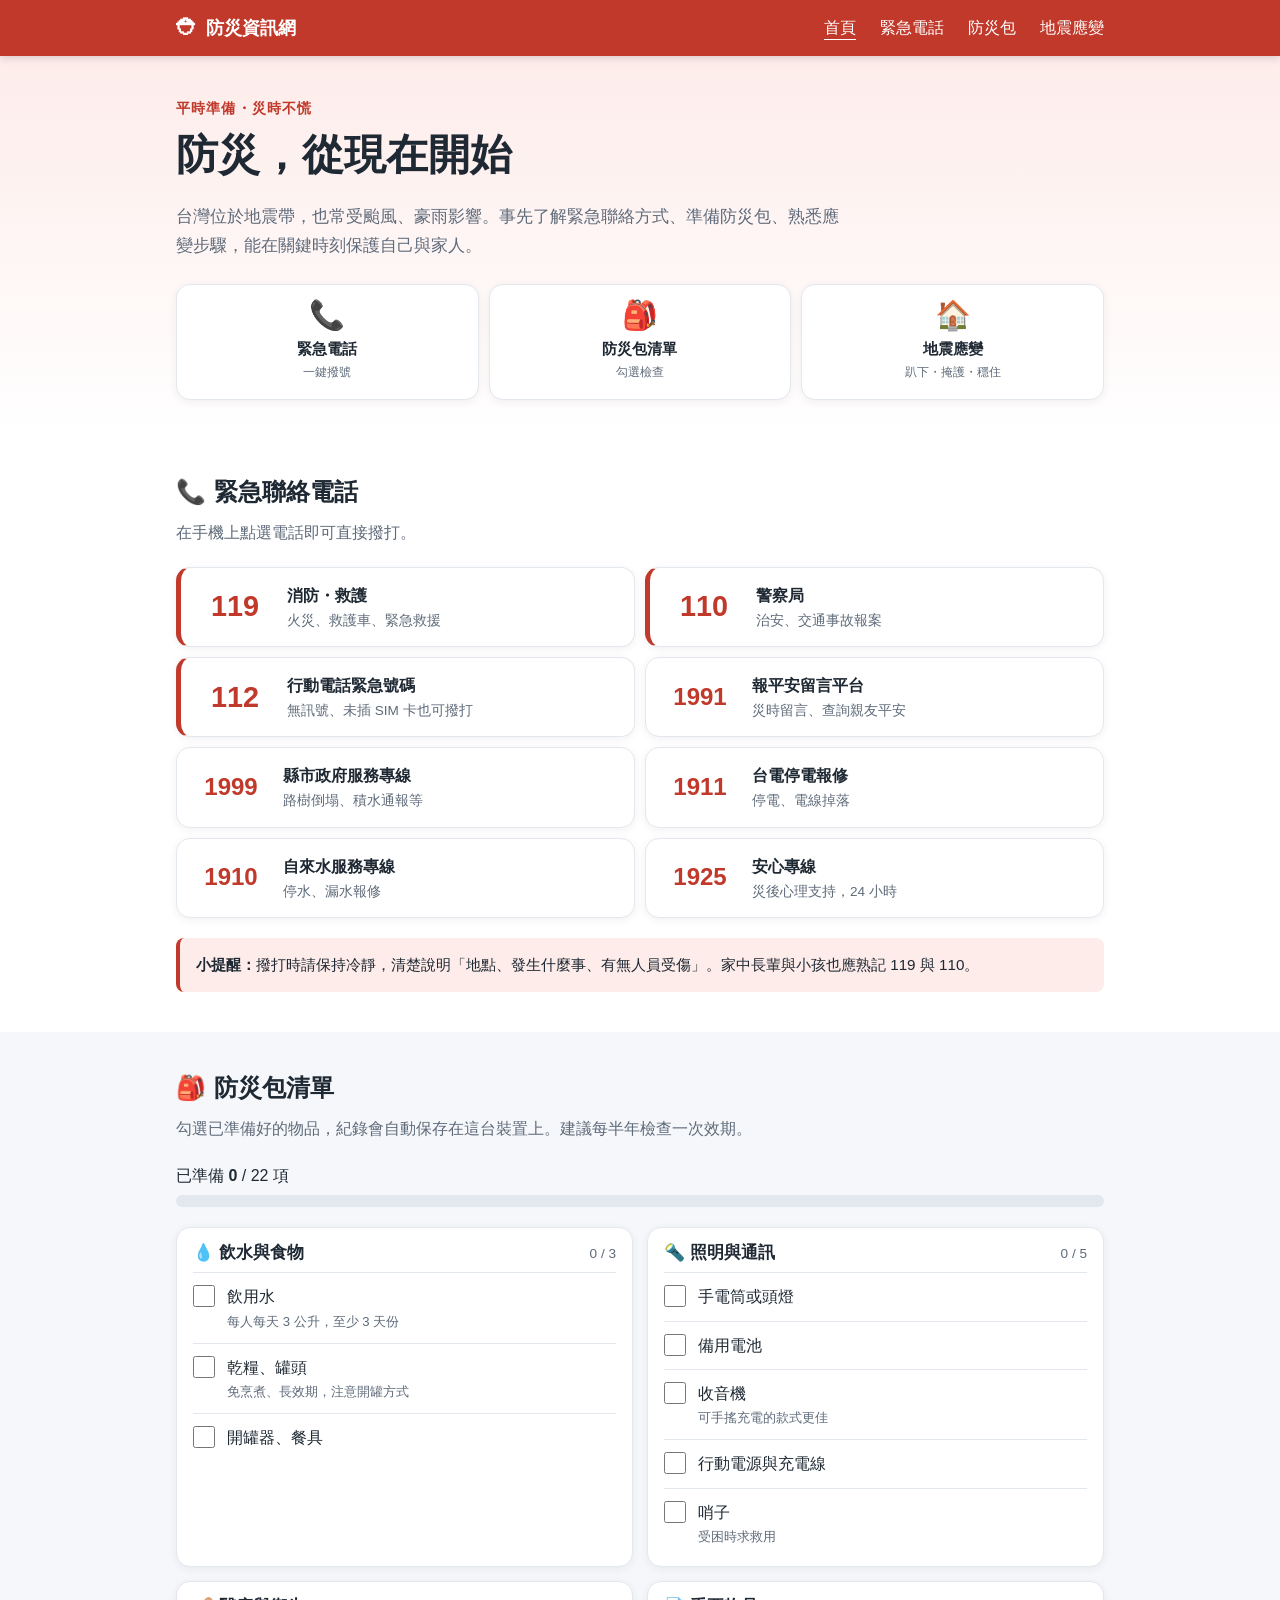
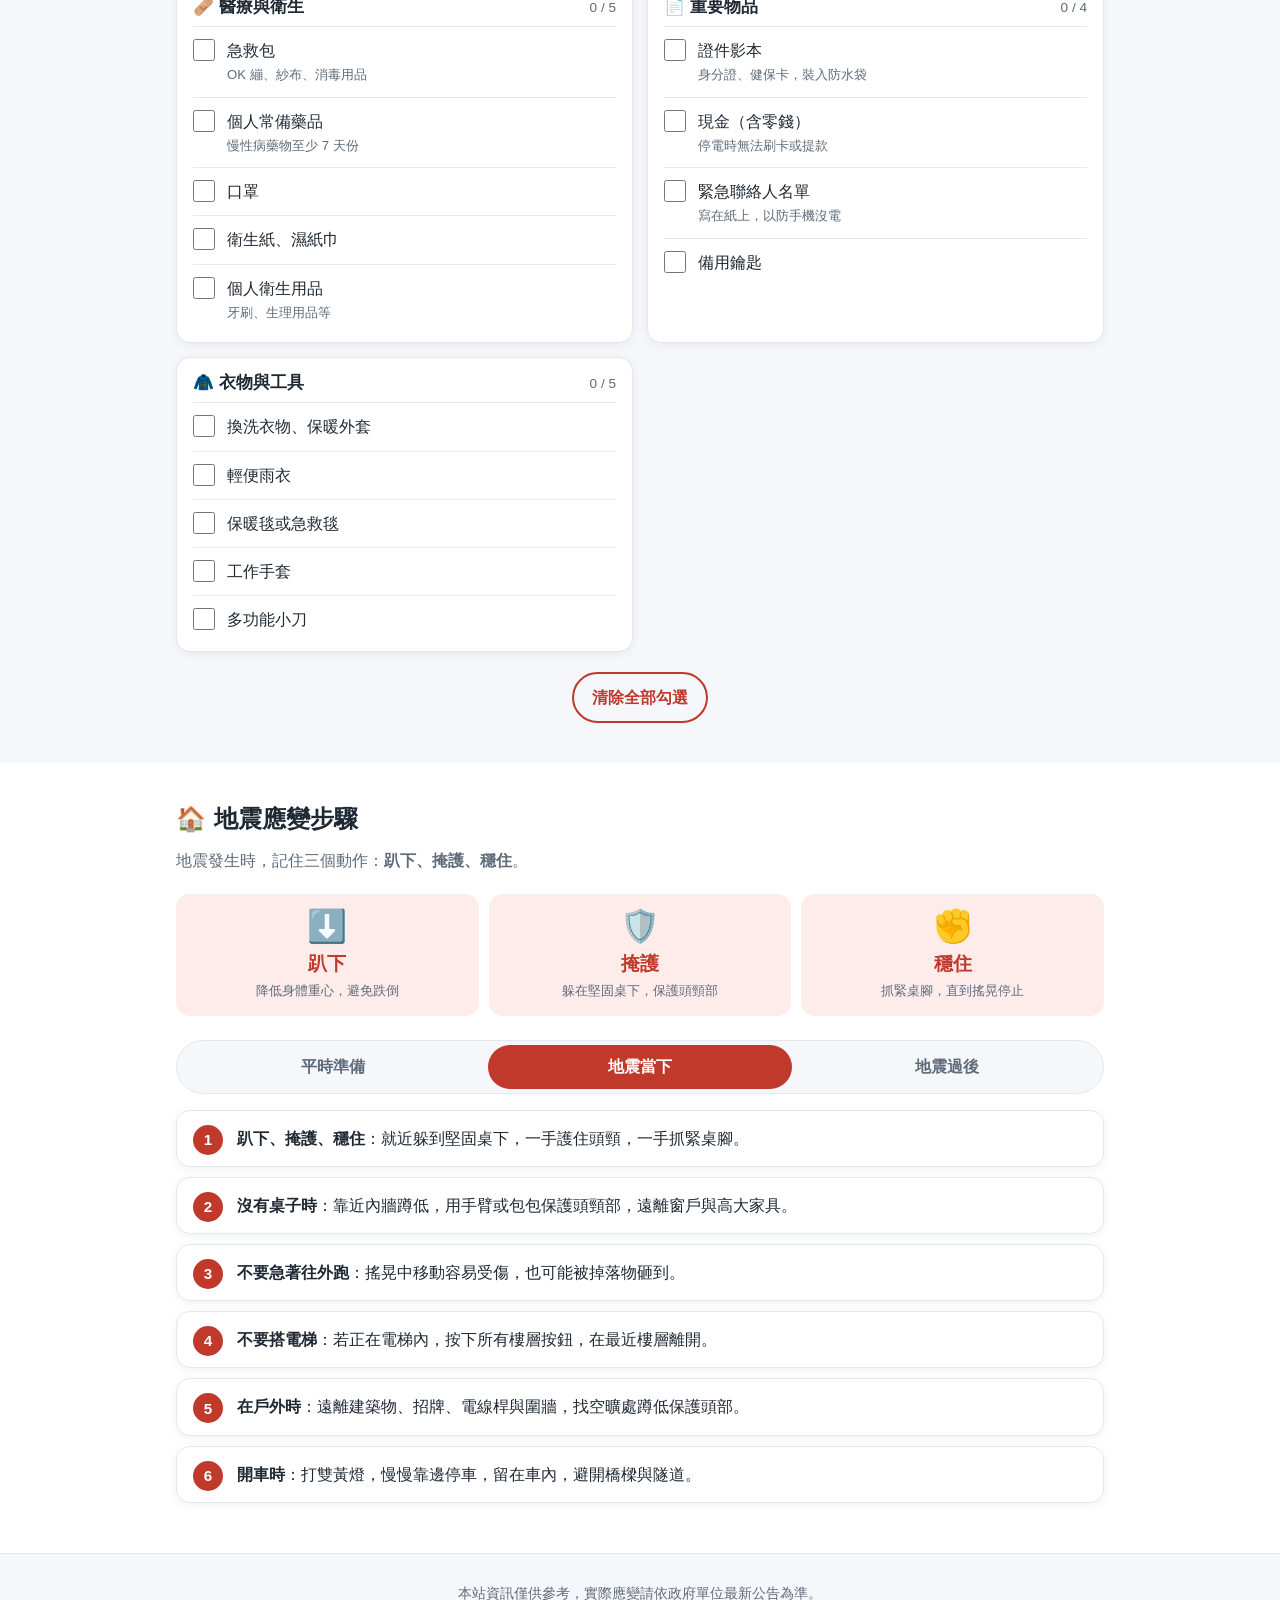
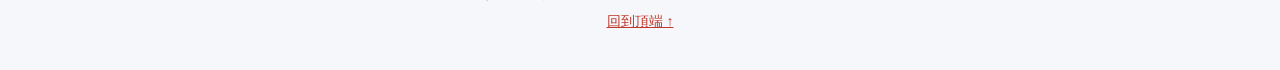
==== index.html @ 3f22ca2e "新增防災資訊網站 包含首頁簡介、緊急聯絡電話、可勾選的防災包清單與地震應變步驟， 以手機瀏覽為優先設計，支援深色模式。  Co-Authored-By: Claude Opus 5.5 <norepl" ====
<!DOCTYPE html>
<html lang="zh-Hant-TW">
<head>
  <meta charset="UTF-8">
  <meta name="viewport" content="width=device-width, initial-scale=1">
  <meta name="description" content="防災資訊網：緊急聯絡電話、防災包清單、地震應變步驟，平時準備，災時不慌。">
  <meta name="theme-color" content="#c0392b">
  <title>防災資訊網</title>
  <link rel="stylesheet" href="css/style.css">
</head>
<body>
  <a class="skip-link" href="#main">跳到主要內容</a>

  <header class="site-header">
    <div class="container header-inner">
      <a href="#home" class="logo" aria-label="防災資訊網 首頁">
        <span class="logo-mark" aria-hidden="true">⛑</span>
        <span>防災資訊網</span>
      </a>
      <button class="nav-toggle" aria-expanded="false" aria-controls="site-nav" aria-label="開啟選單">
        <span></span><span></span><span></span>
      </button>
      <nav id="site-nav" class="site-nav" aria-label="主選單">
        <ul>
          <li><a href="#home">首頁</a></li>
          <li><a href="#contacts">緊急電話</a></li>
          <li><a href="#kit">防災包</a></li>
          <li><a href="#earthquake">地震應變</a></li>
        </ul>
      </nav>
    </div>
  </header>

  <main id="main">
    <!-- 首頁簡介 -->
    <section id="home" class="hero">
      <div class="container">
        <p class="eyebrow">平時準備・災時不慌</p>
        <h1>防災，從現在開始</h1>
        <p class="lead">
          台灣位於地震帶，也常受颱風、豪雨影響。事先了解緊急聯絡方式、準備防災包、熟悉應變步驟，能在關鍵時刻保護自己與家人。</p>
        <div class="quick-links">
          <a class="quick-card" href="#contacts">
            <span class="quick-icon" aria-hidden="true">📞</span>
            <span class="quick-title">緊急電話</span>
            <span class="quick-desc">一鍵撥號</span>
          </a>
          <a class="quick-card" href="#kit">
            <span class="quick-icon" aria-hidden="true">🎒</span>
            <span class="quick-title">防災包清單</span>
            <span class="quick-desc">勾選檢查</span>
          </a>
          <a class="quick-card" href="#earthquake">
            <span class="quick-icon" aria-hidden="true">🏠</span>
            <span class="quick-title">地震應變</span>
            <span class="quick-desc">趴下・掩護・穩住</span>
          </a>
        </div>
      </div>
    </section>

    <!-- 緊急聯絡電話 -->
    <section id="contacts" class="section">
      <div class="container">
        <h2 class="section-title"><span aria-hidden="true">📞</span> 緊急聯絡電話</h2>
        <p class="section-desc">在手機上點選電話即可直接撥打。</p>

        <ul class="contact-grid">
          <li>
            <a class="contact-card urgent" href="tel:119">
              <span class="contact-num">119</span>
              <span class="contact-info">
                <strong>消防・救護</strong>
                <small>火災、救護車、緊急救援</small>
              </span>
            </a>
          </li>
          <li>
            <a class="contact-card urgent" href="tel:110">
              <span class="contact-num">110</span>
              <span class="contact-info">
                <strong>警察局</strong>
                <small>治安、交通事故報案</small>
              </span>
            </a>
          </li>
          <li>
            <a class="contact-card urgent" href="tel:112">
              <span class="contact-num">112</span>
              <span class="contact-info">
                <strong>行動電話緊急號碼</strong>
                <small>無訊號、未插 SIM 卡也可撥打</small>
              </span>
            </a>
          </li>
          <li>
            <a class="contact-card" href="tel:1991">
              <span class="contact-num">1991</span>
              <span class="contact-info">
                <strong>報平安留言平台</strong>
                <small>災時留言、查詢親友平安</small>
              </span>
            </a>
          </li>
          <li>
            <a class="contact-card" href="tel:1999">
              <span class="contact-num">1999</span>
              <span class="contact-info">
                <strong>縣市政府服務專線</strong>
                <small>路樹倒塌、積水通報等</small>
              </span>
            </a>
          </li>
          <li>
            <a class="contact-card" href="tel:1911">
              <span class="contact-num">1911</span>
              <span class="contact-info">
                <strong>台電停電報修</strong>
                <small>停電、電線掉落</small>
              </span>
            </a>
          </li>
          <li>
            <a class="contact-card" href="tel:1910">
              <span class="contact-num">1910</span>
              <span class="contact-info">
                <strong>自來水服務專線</strong>
                <small>停水、漏水報修</small>
              </span>
            </a>
          </li>
          <li>
            <a class="contact-card" href="tel:1925">
              <span class="contact-num">1925</span>
              <span class="contact-info">
                <strong>安心專線</strong>
                <small>災後心理支持，24 小時</small>
              </span>
            </a>
          </li>
        </ul>

        <div class="tip">
          <strong>小提醒：</strong>撥打時請保持冷靜，清楚說明「地點、發生什麼事、有無人員受傷」。家中長輩與小孩也應熟記 119 與 110。</div>
      </div>
    </section>

    <!-- 防災包清單 -->
    <section id="kit" class="section section-alt">
      <div class="container">
        <h2 class="section-title"><span aria-hidden="true">🎒</span> 防災包清單</h2>
        <p class="section-desc">勾選已準備好的物品，紀錄會自動保存在這台裝置上。建議每半年檢查一次效期。</p>

        <div class="progress-wrap" aria-live="polite">
          <div class="progress-text">
            已準備 <strong id="kit-count">0</strong> / <span id="kit-total">0</span> 項</div>
          <div class="progress-bar" role="progressbar" aria-valuemin="0" aria-valuemax="100" aria-valuenow="0" aria-label="防災包準備進度">
            <div class="progress-fill" id="kit-progress"></div>
          </div>
        </div>

        <div id="kit-list" class="kit-list">
          <!-- 由 js/main.js 依資料產生 -->
        </div>

        <div class="kit-actions">
          <button type="button" class="btn btn-outline" id="kit-reset">清除全部勾選</button>
        </div>
      </div>
    </section>

    <!-- 地震應變步驟 -->
    <section id="earthquake" class="section">
      <div class="container">
        <h2 class="section-title"><span aria-hidden="true">🏠</span> 地震應變步驟</h2>
        <p class="section-desc">地震發生時，記住三個動作：<strong>趴下、掩護、穩住</strong>。</p>

        <div class="dch">
          <div class="dch-item">
            <span class="dch-icon" aria-hidden="true">⬇️</span>
            <strong>趴下</strong>
            <small>降低身體重心，避免跌倒</small>
          </div>
          <div class="dch-item">
            <span class="dch-icon" aria-hidden="true">🛡️</span>
            <strong>掩護</strong>
            <small>躲在堅固桌下，保護頭頸部</small>
          </div>
          <div class="dch-item">
            <span class="dch-icon" aria-hidden="true">✊</span>
            <strong>穩住</strong>
            <small>抓緊桌腳，直到搖晃停止</small>
          </div>
        </div>

        <div class="tabs" role="tablist" aria-label="地震應變階段">
          <button role="tab" id="tab-before" aria-controls="panel-before" aria-selected="false" tabindex="-1">平時準備</button>
          <button role="tab" id="tab-during" aria-controls="panel-during" aria-selected="true">地震當下</button>
          <button role="tab" id="tab-after" aria-controls="panel-after" aria-selected="false" tabindex="-1">地震過後</button>
        </div>

        <div class="tab-panel" role="tabpanel" id="panel-before" aria-labelledby="tab-before" hidden>
          <ol class="steps">
            <li><strong>固定家具</strong>：書櫃、衣櫃、冰箱等高大家具用 L 型鐵片固定在牆上。</li>
            <li><strong>找出安全角落</strong>：確認家中堅固的桌子位置，遠離窗戶、玻璃與吊燈。</li>
            <li><strong>規劃逃生路線</strong>：了解住家附近的避難處所，並與家人約定集合地點。</li>
            <li><strong>準備防災包</strong>：放在出入口附近，方便隨時取用。</li>
            <li><strong>認識開關位置</strong>：知道瓦斯總開關、電源總開關、水閥的位置與關閉方式。</li>
          </ol>
        </div>

        <div class="tab-panel" role="tabpanel" id="panel-during" aria-labelledby="tab-during">
          <ol class="steps">
            <li><strong>趴下、掩護、穩住</strong>：就近躲到堅固桌下，一手護住頭頸，一手抓緊桌腳。</li>
            <li><strong>沒有桌子時</strong>：靠近內牆蹲低，用手臂或包包保護頭頸部，遠離窗戶與高大家具。</li>
            <li><strong>不要急著往外跑</strong>：搖晃中移動容易受傷，也可能被掉落物砸到。</li>
            <li><strong>不要搭電梯</strong>：若正在電梯內，按下所有樓層按鈕，在最近樓層離開。</li>
            <li><strong>在戶外時</strong>：遠離建築物、招牌、電線桿與圍牆，找空曠處蹲低保護頭部。</li>
            <li><strong>開車時</strong>：打雙黃燈，慢慢靠邊停車，留在車內，避開橋樑與隧道。</li>
          </ol>
        </div>

        <div class="tab-panel" role="tabpanel" id="panel-after" aria-labelledby="tab-after" hidden>
          <ol class="steps">
            <li><strong>檢查自己與家人</strong>：確認有無受傷，必要時進行簡單包紮。</li>
            <li><strong>小心餘震</strong>：保持警覺，餘震來時同樣「趴下、掩護、穩住」。</li>
            <li><strong>檢查瓦斯與電線</strong>：聞到瓦斯味勿開關電器或點火，打開門窗後關閉總開關並離開。</li>
            <li><strong>穿鞋再移動</strong>：避免被碎玻璃割傷；走樓梯，不要搭電梯。</li>
            <li><strong>收聽官方資訊</strong>：透過收音機、手機接收中央氣象署與政府發布的訊息，勿轉傳未證實消息。</li>
            <li><strong>報平安</strong>：電話線路擁塞時，可撥 1991 留言或使用簡訊、社群報平安。</li>
          </ol>
        </div>
      </div>
    </section>
  </main>

  <footer class="site-footer">
    <div class="container">
      <p>本站資訊僅供參考，實際應變請依政府單位最新公告為準。</p>
      <p><a href="#home">回到頂端 ↑</a></p>
    </div>
  </footer>

  <script src="js/main.js"></script>
</body>
</html>
---- css/style.css ----
/* ===== 色彩與基本設定 ===== */
:root {
  --primary: #c0392b;
  --primary-dark: #962d22;
  --primary-soft: #fdecea;
  --accent: #e67e22;
  --text: #1f2933;
  --text-muted: #5f6b7a;
  --bg: #ffffff;
  --bg-alt: #f5f7fa;
  --card: #ffffff;
  --border: #e3e8ee;
  --success: #27ae60;
  --radius: 14px;
  --shadow: 0 2px 10px rgba(15, 23, 42, 0.06);
  --header-h: 56px;
}

@media (prefers-color-scheme: dark) {
  :root {
    --primary: #ff6b5b;
    --primary-dark: #ff8a7d;
    --primary-soft: #3a1f1c;
    --text: #e8edf2;
    --text-muted: #a3aebb;
    --bg: #121417;
    --bg-alt: #1a1d21;
    --card: #20242a;
    --border: #2e333a;
    --shadow: 0 2px 10px rgba(0, 0, 0, 0.3);
  }
}

*,
*::before,
*::after {
  box-sizing: border-box;
}

html {
  scroll-behavior: smooth;
  scroll-padding-top: calc(var(--header-h) + 12px);
  -webkit-text-size-adjust: 100%;
}

body {
  margin: 0;
  font-family: -apple-system, BlinkMacSystemFont, "Segoe UI", "PingFang TC",
    "Noto Sans TC", "Microsoft JhengHei", sans-serif;
  font-size: 16px;
  line-height: 1.7;
  color: var(--text);
  background: var(--bg);
}

a {
  color: var(--primary);
}

h1, h2, h3 {
  line-height: 1.3;
  margin: 0 0 0.5em;
}

.container {
  width: 100%;
  max-width: 960px;
  margin: 0 auto;
  padding: 0 16px;
}

.skip-link {
  position: absolute;
  left: -9999px;
  top: 0;
  background: var(--primary);
  color: #fff;
  padding: 8px 12px;
  z-index: 100;
}
.skip-link:focus {
  left: 8px;
  top: 8px;
}

:focus-visible {
  outline: 3px solid var(--accent);
  outline-offset: 2px;
}

/* ===== 頁首與導覽 ===== */
.site-header {
  position: sticky;
  top: 0;
  z-index: 50;
  background: var(--primary);
  color: #fff;
  box-shadow: 0 2px 8px rgba(0, 0, 0, 0.15);
}

@media (prefers-color-scheme: dark) {
  .site-header {
    background: #2a1614;
  }
}

.header-inner {
  display: flex;
  flex-wrap: wrap;
  align-items: center;
  justify-content: space-between;
  min-height: var(--header-h);
}

.logo {
  display: flex;
  align-items: center;
  gap: 8px;
  color: #fff;
  text-decoration: none;
  font-weight: 700;
  font-size: 1.15rem;
}

.logo-mark {
  font-size: 1.4rem;
}

.nav-toggle {
  display: flex;
  flex-direction: column;
  justify-content: center;
  gap: 5px;
  width: 44px;
  height: 44px;
  padding: 10px;
  background: transparent;
  border: 0;
  cursor: pointer;
}

.nav-toggle span {
  display: block;
  height: 2px;
  background: #fff;
  border-radius: 2px;
  transition: transform 0.2s, opacity 0.2s;
}

.nav-toggle[aria-expanded="true"] span:nth-child(1) {
  transform: translateY(7px) rotate(45deg);
}
.nav-toggle[aria-expanded="true"] span:nth-child(2) {
  opacity: 0;
}
.nav-toggle[aria-expanded="true"] span:nth-child(3) {
  transform: translateY(-7px) rotate(-45deg);
}

.site-nav {
  display: none;
  flex-basis: 100%;
  border-top: 1px solid rgba(255, 255, 255, 0.2);
}

.site-nav.open {
  display: block;
}

.site-nav ul {
  list-style: none;
  margin: 0;
  padding: 4px 0 8px;
}

.site-nav a {
  display: block;
  padding: 12px 4px;
  color: #fff;
  text-decoration: none;
  font-weight: 500;
}

.site-nav a.active {
  text-decoration: underline;
  text-underline-offset: 6px;
}

@media (min-width: 720px) {
  .nav-toggle {
    display: none;
  }
  .site-nav {
    display: block;
    flex-basis: auto;
    border-top: 0;
  }
  .site-nav ul {
    display: flex;
    gap: 24px;
    padding: 0;
  }
  .site-nav a {
    padding: 8px 0;
  }
}

/* ===== 首頁簡介 ===== */
.hero {
  padding: 40px 0 36px;
  background: linear-gradient(180deg, var(--primary-soft) 0%, var(--bg) 100%);
}

.eyebrow {
  margin: 0 0 8px;
  color: var(--primary);
  font-weight: 700;
  letter-spacing: 0.08em;
  font-size: 0.9rem;
}

.hero h1 {
  font-size: clamp(1.8rem, 6vw, 2.6rem);
}

.lead {
  color: var(--text-muted);
  font-size: 1.05rem;
  margin: 0 0 24px;
  max-width: 40em;
}

.quick-links {
  display: grid;
  grid-template-columns: repeat(3, 1fr);
  gap: 10px;
}

.quick-card {
  display: flex;
  flex-direction: column;
  align-items: center;
  text-align: center;
  padding: 16px 8px;
  background: var(--card);
  border: 1px solid var(--border);
  border-radius: var(--radius);
  box-shadow: var(--shadow);
  color: var(--text);
  text-decoration: none;
  transition: transform 0.15s, border-color 0.15s;
}

.quick-card:hover {
  transform: translateY(-2px);
  border-color: var(--primary);
}

.quick-icon {
  font-size: 1.8rem;
  line-height: 1;
  margin-bottom: 6px;
}

.quick-title {
  font-weight: 700;
  font-size: 0.95rem;
}

.quick-desc {
  font-size: 0.78rem;
  color: var(--text-muted);
}

/* ===== 區塊共用 ===== */
.section {
  padding: 40px 0;
}

.section-alt {
  background: var(--bg-alt);
}

.section-title {
  font-size: 1.5rem;
  display: flex;
  align-items: center;
  gap: 8px;
}

.section-desc {
  color: var(--text-muted);
  margin: 0 0 20px;
}

.tip {
  margin-top: 20px;
  padding: 14px 16px;
  background: var(--primary-soft);
  border-left: 4px solid var(--primary);
  border-radius: 8px;
  font-size: 0.95rem;
}

.btn {
  display: inline-block;
  min-height: 44px;
  padding: 10px 18px;
  border-radius: 999px;
  font: inherit;
  font-weight: 600;
  cursor: pointer;
}

.btn-outline {
  background: transparent;
  color: var(--primary);
  border: 2px solid var(--primary);
}

.btn-outline:hover {
  background: var(--primary-soft);
}

/* ===== 緊急電話 ===== */
.contact-grid {
  list-style: none;
  padding: 0;
  margin: 0;
  display: grid;
  grid-template-columns: 1fr;
  gap: 10px;
}

@media (min-width: 600px) {
  .contact-grid {
    grid-template-columns: repeat(2, 1fr);
  }
}

.contact-card {
  display: flex;
  align-items: center;
  gap: 14px;
  padding: 14px 16px;
  background: var(--card);
  border: 1px solid var(--border);
  border-radius: var(--radius);
  box-shadow: var(--shadow);
  color: var(--text);
  text-decoration: none;
  transition: border-color 0.15s;
}

.contact-card:hover {
  border-color: var(--primary);
}

.contact-num {
  flex: 0 0 76px;
  text-align: center;
  font-size: 1.5rem;
  font-weight: 800;
  color: var(--primary);
  font-variant-numeric: tabular-nums;
}

.contact-card.urgent {
  border-left: 5px solid var(--primary);
}

.contact-card.urgent .contact-num {
  font-size: 1.8rem;
}

.contact-info {
  display: flex;
  flex-direction: column;
}

.contact-info small {
  color: var(--text-muted);
  font-size: 0.85rem;
}

/* ===== 防災包清單 ===== */
.progress-wrap {
  margin-bottom: 20px;
}

.progress-text {
  margin-bottom: 6px;
}

.progress-bar {
  height: 12px;
  background: var(--border);
  border-radius: 999px;
  overflow: hidden;
}

.progress-fill {
  height: 100%;
  width: 0;
  background: var(--primary);
  border-radius: 999px;
  transition: width 0.3s ease, background-color 0.3s;
}

.progress-fill.done {
  background: var(--success);
}

.kit-list {
  display: grid;
  gap: 14px;
}

@media (min-width: 720px) {
  .kit-list {
    grid-template-columns: repeat(2, 1fr);
  }
}

.kit-group {
  background: var(--card);
  border: 1px solid var(--border);
  border-radius: var(--radius);
  box-shadow: var(--shadow);
  padding: 14px 16px 8px;
}

.kit-group h3 {
  font-size: 1.05rem;
  display: flex;
  justify-content: space-between;
  align-items: baseline;
  gap: 8px;
}

.kit-group-count {
  font-size: 0.85rem;
  color: var(--text-muted);
  font-weight: 500;
}

.kit-group ul {
  list-style: none;
  margin: 0;
  padding: 0;
}

.kit-item {
  border-top: 1px solid var(--border);
}

.kit-item label {
  display: flex;
  align-items: flex-start;
  gap: 12px;
  padding: 10px 0;
  cursor: pointer;
  min-height: 44px;
}

.kit-item input {
  flex: 0 0 auto;
  width: 22px;
  height: 22px;
  margin: 2px 0 0;
  accent-color: var(--success);
  cursor: pointer;
}

.kit-item .kit-note {
  display: block;
  font-size: 0.82rem;
  color: var(--text-muted);
}

.kit-item input:checked + span .kit-name {
  text-decoration: line-through;
  color: var(--text-muted);
}

.kit-actions {
  margin-top: 20px;
  text-align: center;
}

/* ===== 地震應變 ===== */
.dch {
  display: grid;
  grid-template-columns: repeat(3, 1fr);
  gap: 10px;
  margin-bottom: 24px;
}

.dch-item {
  display: flex;
  flex-direction: column;
  align-items: center;
  text-align: center;
  padding: 16px 8px;
  background: var(--primary-soft);
  border-radius: var(--radius);
}

.dch-icon {
  font-size: 2rem;
  line-height: 1;
  margin-bottom: 6px;
}

.dch-item strong {
  font-size: 1.2rem;
  color: var(--primary);
}

.dch-item small {
  font-size: 0.8rem;
  color: var(--text-muted);
  line-height: 1.5;
}

.tabs {
  display: flex;
  gap: 4px;
  padding: 4px;
  background: var(--bg-alt);
  border: 1px solid var(--border);
  border-radius: 999px;
  margin-bottom: 16px;
}

.tabs button {
  flex: 1;
  min-height: 44px;
  padding: 8px 4px;
  border: 0;
  border-radius: 999px;
  background: transparent;
  color: var(--text-muted);
  font: inherit;
  font-weight: 600;
  cursor: pointer;
}

.tabs button[aria-selected="true"] {
  background: var(--primary);
  color: #fff;
}

@media (prefers-color-scheme: dark) {
  .tabs button[aria-selected="true"] {
    color: #121417;
  }
}

.steps {
  list-style: none;
  counter-reset: step;
  margin: 0;
  padding: 0;
}

.steps li {
  counter-increment: step;
  position: relative;
  padding: 14px 16px 14px 60px;
  margin-bottom: 10px;
  background: var(--card);
  border: 1px solid var(--border);
  border-radius: var(--radius);
  box-shadow: var(--shadow);
}

.steps li::before {
  content: counter(step);
  position: absolute;
  left: 16px;
  top: 14px;
  width: 30px;
  height: 30px;
  display: grid;
  place-items: center;
  background: var(--primary);
  color: #fff;
  border-radius: 50%;
  font-weight: 700;
  font-size: 0.95rem;
}

@media (prefers-color-scheme: dark) {
  .steps li::before {
    color: #121417;
  }
}

.steps strong {
  color: var(--text);
}

/* ===== 頁尾 ===== */
.site-footer {
  padding: 24px 0 32px;
  background: var(--bg-alt);
  border-top: 1px solid var(--border);
  color: var(--text-muted);
  font-size: 0.88rem;
  text-align: center;
}

.site-footer p {
  margin: 4px 0;
}

/* ===== 小螢幕微調 ===== */
@media (max-width: 380px) {
  .quick-desc,
  .dch-item small {
    display: none;
  }
  .contact-num {
    flex-basis: 64px;
  }
}

@media (prefers-reduced-motion: reduce) {
  html {
    scroll-behavior: auto;
  }
  * {
    transition: none !important;
  }
}
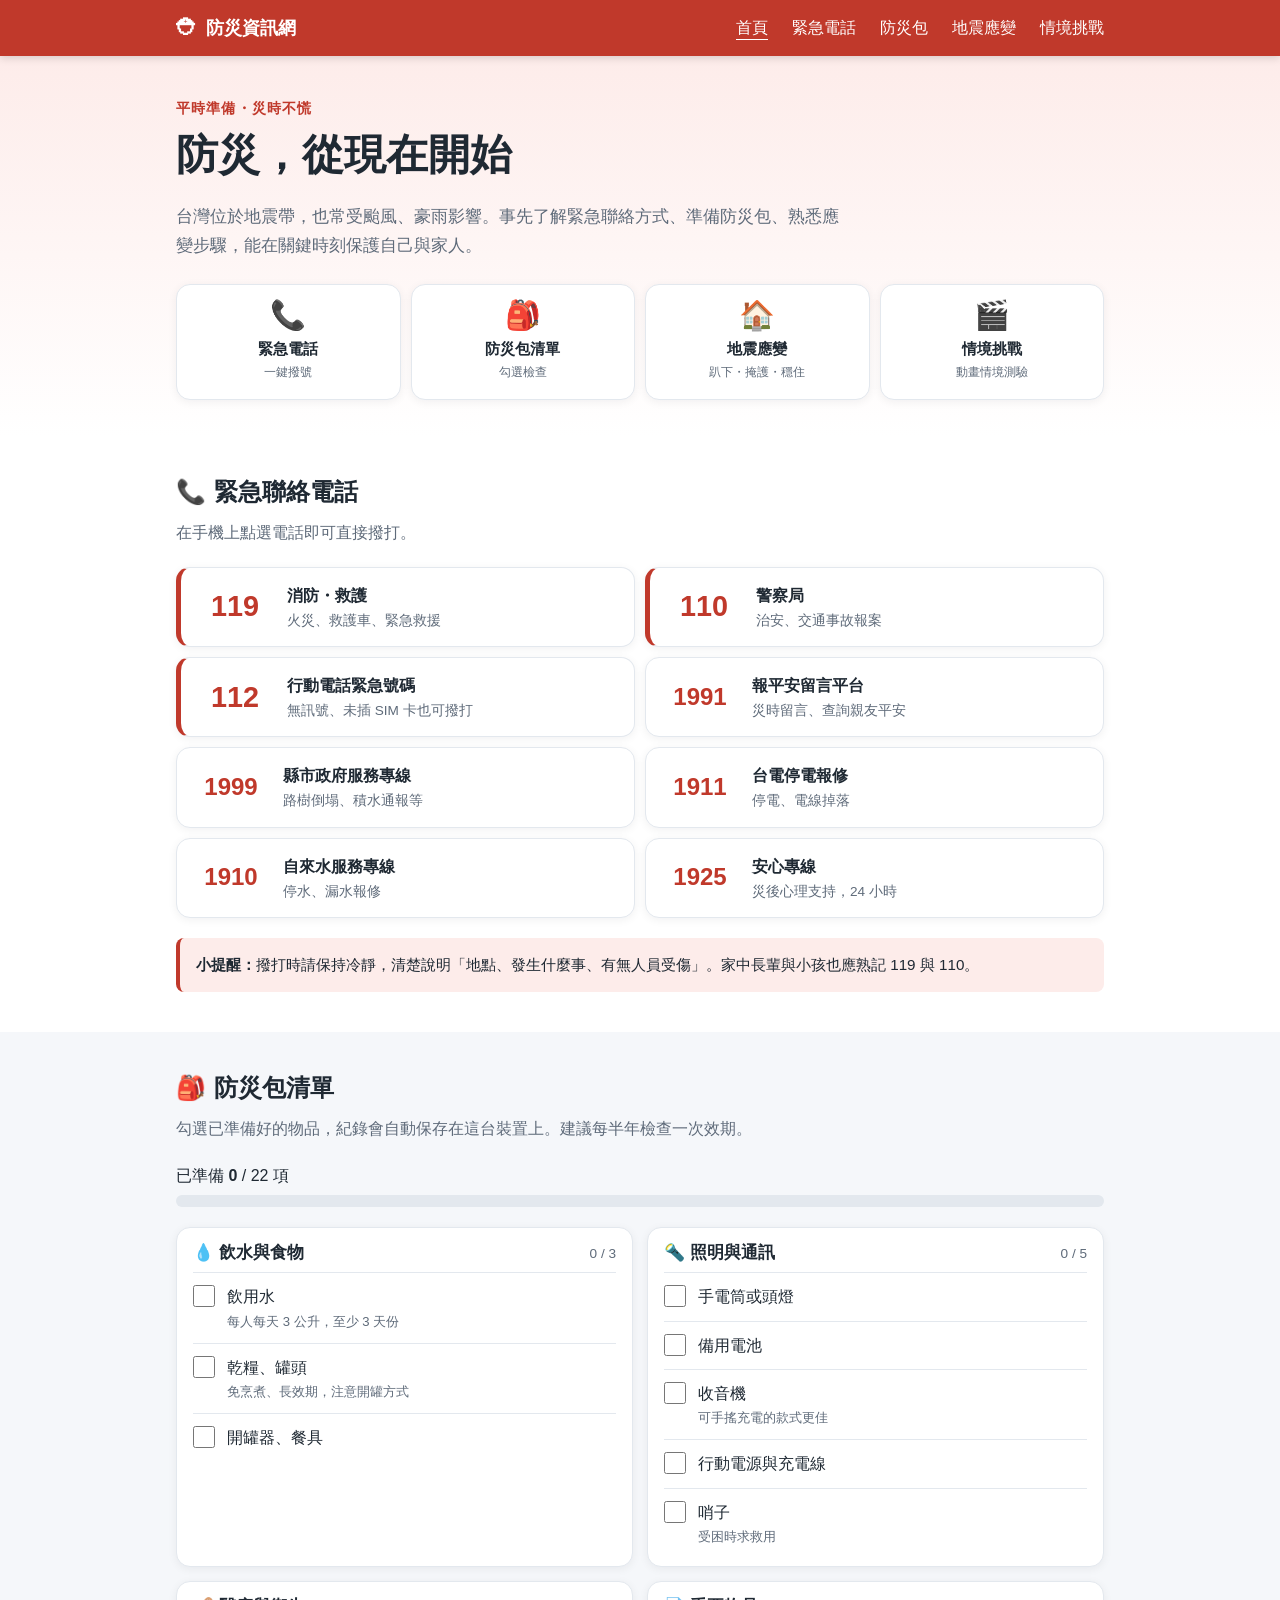
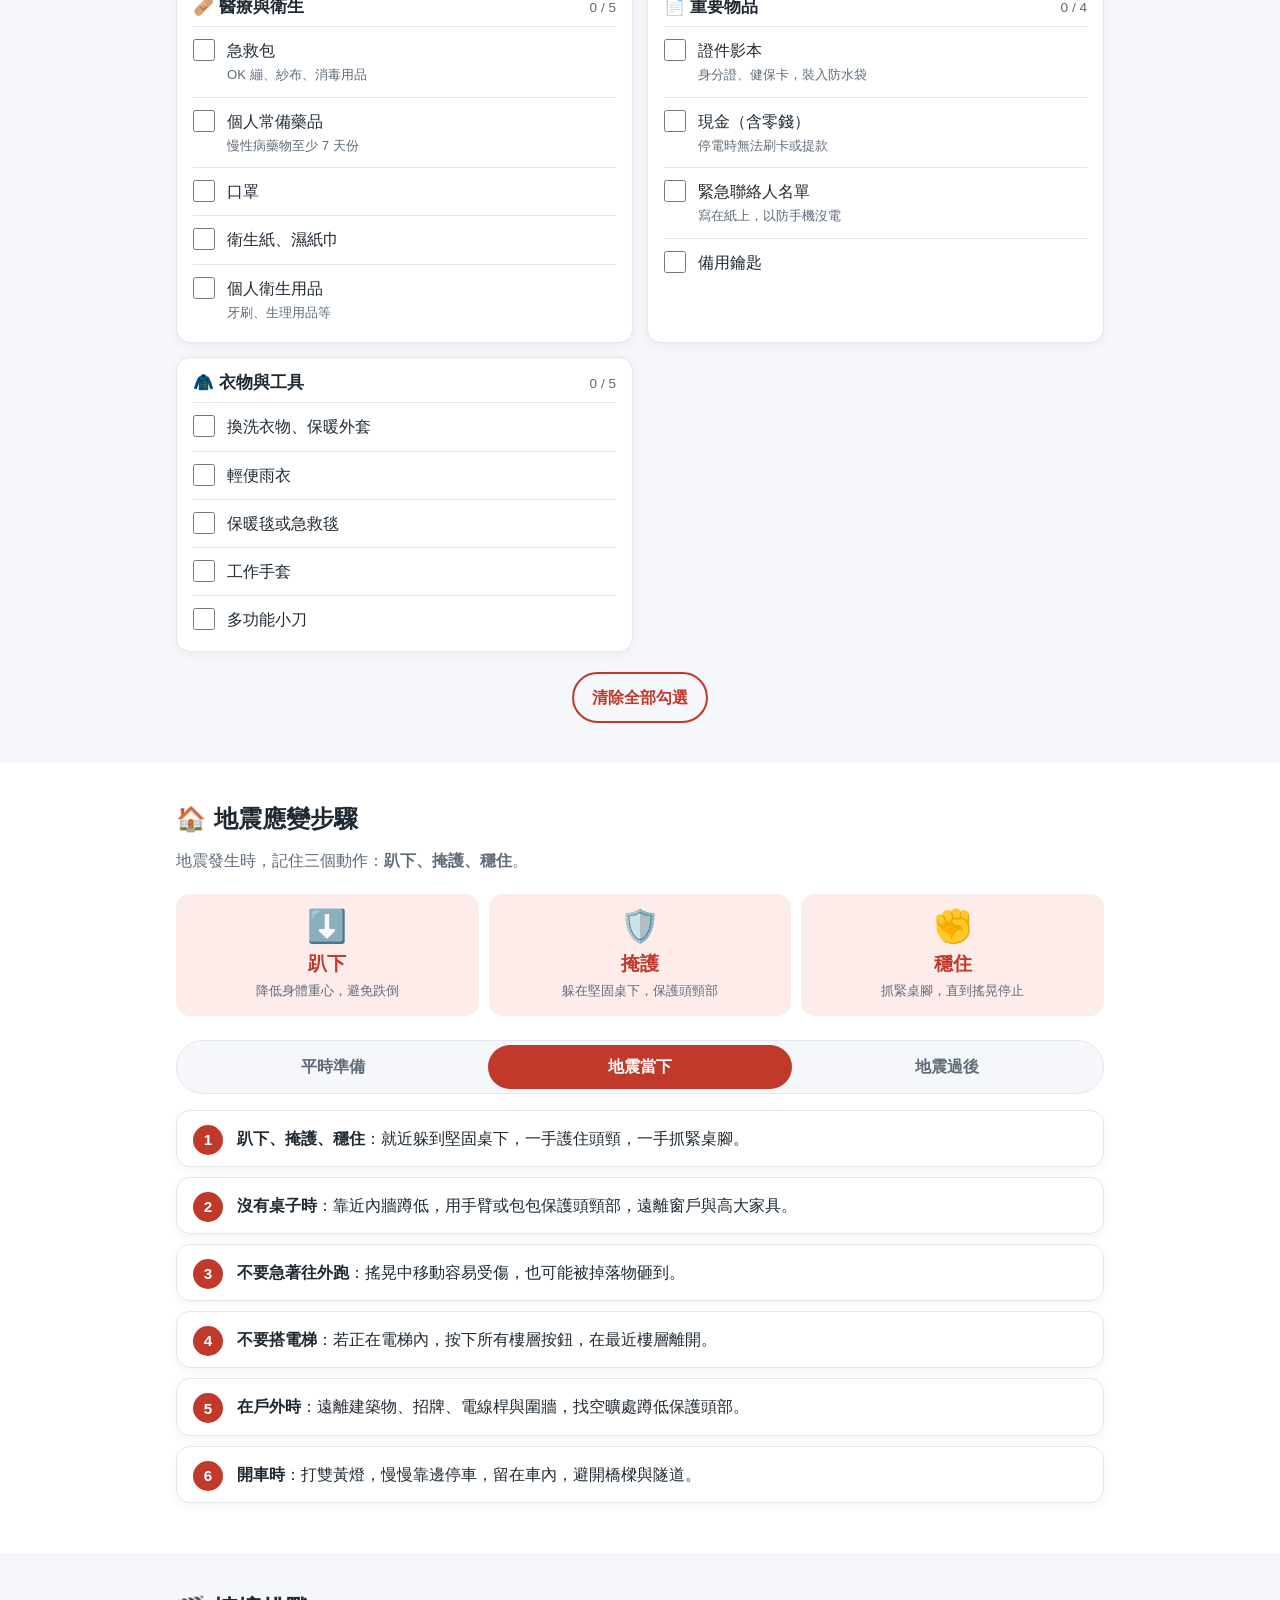
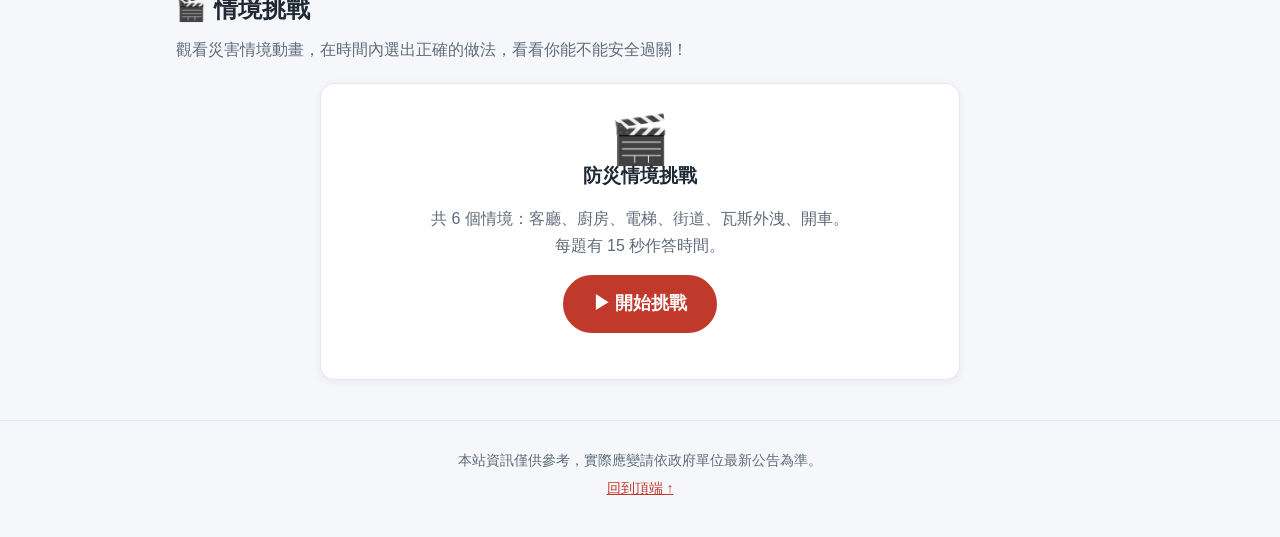
==== commit 46739543: "新增情境挑戰：動畫情境互動題 6 個 SVG 動畫情境（客廳、廚房、電梯、街道、瓦斯外洩、開車）， 播放後限時作答，選擇後播放結果動畫並顯示解說，結尾列出成績與正確做法。 離線可用，Service W" ====
--- a/index.html
+++ b/index.html
@@ -2,10 +2,18 @@
 <html lang="zh-Hant-TW">
 <head>
   <meta charset="UTF-8">
-  <meta name="viewport" content="width=device-width, initial-scale=1">
+  <meta name="viewport" content="width=device-width, initial-scale=1, viewport-fit=cover">
   <meta name="description" content="防災資訊網：緊急聯絡電話、防災包清單、地震應變步驟，平時準備，災時不慌。">
   <meta name="theme-color" content="#c0392b">
   <title>防災資訊網</title>
+  <link rel="manifest" href="manifest.webmanifest">
+  <link rel="icon" href="icons/icon.svg" type="image/svg+xml">
+  <link rel="icon" href="icons/favicon-32.png" sizes="32x32" type="image/png">
+  <link rel="apple-touch-icon" href="icons/apple-touch-icon.png">
+  <meta name="apple-mobile-web-app-capable" content="yes">
+  <meta name="mobile-web-app-capable" content="yes">
+  <meta name="apple-mobile-web-app-title" content="防災資訊">
+  <meta name="apple-mobile-web-app-status-bar-style" content="default">
   <link rel="stylesheet" href="css/style.css">
 </head>
 <body>
@@ -26,6 +34,7 @@
           <li><a href="#contacts">緊急電話</a></li>
           <li><a href="#kit">防災包</a></li>
           <li><a href="#earthquake">地震應變</a></li>
+          <li><a href="#quiz">情境挑戰</a></li>
         </ul>
       </nav>
     </div>
@@ -39,6 +48,13 @@
         <h1>防災，從現在開始</h1>
         <p class="lead">
           台灣位於地震帶，也常受颱風、豪雨影響。事先了解緊急聯絡方式、準備防災包、熟悉應變步驟，能在關鍵時刻保護自己與家人。</p>
+        <div class="install-box" id="install-box" hidden>
+          <div>
+            <strong>安裝成 APP</strong>
+            <small id="install-hint">加到主畫面，沒有網路也能開啟。</small>
+          </div>
+          <button type="button" class="btn btn-primary" id="install-btn" hidden>安裝</button>
+        </div>
         <div class="quick-links">
           <a class="quick-card" href="#contacts">
             <span class="quick-icon" aria-hidden="true">📞</span>
@@ -55,6 +71,11 @@
             <span class="quick-title">地震應變</span>
             <span class="quick-desc">趴下・掩護・穩住</span>
           </a>
+          <a class="quick-card" href="#quiz">
+            <span class="quick-icon" aria-hidden="true">🎬</span>
+            <span class="quick-title">情境挑戰</span>
+            <span class="quick-desc">動畫情境測驗</span>
+          </a>
         </div>
       </div>
     </section>
@@ -232,6 +253,60 @@
         </div>
       </div>
     </section>
+
+    <!-- 情境挑戰 -->
+    <section id="quiz" class="section section-alt">
+      <div class="container">
+        <h2 class="section-title"><span aria-hidden="true">🎬</span> 情境挑戰</h2>
+        <p class="section-desc">觀看災害情境動畫，在時間內選出正確的做法，看看你能不能安全過關！</p>
+
+        <div class="quiz">
+          <div class="quiz-start">
+            <div class="quiz-start-icon" aria-hidden="true">🎬</div>
+            <h3>防災情境挑戰</h3>
+            <p>共 6 個情境：客廳、廚房、電梯、街道、瓦斯外洩、開車。<br>每題有 15 秒作答時間。</p>
+            <button type="button" class="btn btn-primary btn-lg" id="quiz-start">▶ 開始挑戰</button>
+            <p class="quiz-best" id="quiz-best"></p>
+          </div>
+
+          <div class="quiz-play" hidden>
+            <div class="quiz-top">
+              <span>第 <strong id="quiz-progress">1 / 6</strong> 題</span>
+              <span>答對 <strong id="quiz-score">0</strong> 題</span>
+            </div>
+
+            <div class="stage">
+              <svg viewBox="0 0 320 200" role="img" aria-label="情境動畫"></svg>
+              <div class="stage-caption" aria-live="polite"></div>
+              <div class="stage-badge" aria-hidden="true"></div>
+            </div>
+            <div class="timer" hidden><div class="timer-fill"></div></div>
+
+            <h3 class="quiz-q" aria-live="polite" hidden></h3>
+            <div class="choices"></div>
+
+            <div class="feedback" hidden aria-live="polite">
+              <p class="feedback-title"></p>
+              <p class="feedback-text"></p>
+              <div class="feedback-actions">
+                <button type="button" class="btn btn-primary" id="quiz-next">下一題 →</button>
+              </div>
+            </div>
+            <div class="quiz-tools">
+              <button type="button" class="link-btn" id="quiz-replay">↻ 重播這個情境</button>
+            </div>
+          </div>
+
+          <div class="quiz-end" hidden>
+            <p class="quiz-end-label">你的成績</p>
+            <p class="quiz-final" id="quiz-final"></p>
+            <p id="quiz-final-msg"></p>
+            <ul class="quiz-review"></ul>
+            <button type="button" class="btn btn-primary btn-lg" id="quiz-again">再挑戰一次</button>
+          </div>
+        </div>
+      </div>
+    </section>
   </main>
 
   <footer class="site-footer">
@@ -242,5 +317,6 @@
   </footer>
 
   <script src="js/main.js"></script>
+  <script src="js/quiz.js"></script>
 </body>
 </html>
--- a/css/style.css
+++ b/css/style.css
@@ -232,8 +232,14 @@
 
 .quick-links {
   display: grid;
-  grid-template-columns: repeat(3, 1fr);
+  grid-template-columns: repeat(2, 1fr);
   gap: 10px;
+}
+
+@media (min-width: 600px) {
+  .quick-links {
+    grid-template-columns: repeat(4, 1fr);
+  }
 }
 
 .quick-card {
@@ -634,3 +640,615 @@
     transition: none !important;
   }
 }
+
+/* ===== 安裝 APP 提示 ===== */
+.install-box {
+  display: flex;
+  align-items: center;
+  justify-content: space-between;
+  gap: 12px;
+  margin: 0 0 20px;
+  padding: 12px 16px;
+  background: var(--card);
+  border: 1px dashed var(--primary);
+  border-radius: var(--radius);
+}
+
+.install-box[hidden] {
+  display: none;
+}
+
+.install-box small {
+  display: block;
+  color: var(--text-muted);
+  font-size: 0.85rem;
+}
+
+.btn-primary {
+  flex: 0 0 auto;
+  background: var(--primary);
+  color: #fff;
+  border: 2px solid var(--primary);
+}
+
+.btn-primary:hover {
+  background: var(--primary-dark);
+  border-color: var(--primary-dark);
+}
+
+.btn-primary[hidden] {
+  display: none;
+}
+
+@media (prefers-color-scheme: dark) {
+  .btn-primary {
+    color: #121417;
+  }
+}
+
+/* 以 APP 模式開啟時，避開手機瀏海與底部橫條 */
+@supports (padding: env(safe-area-inset-top)) {
+  .site-header {
+    padding-top: env(safe-area-inset-top);
+  }
+  .site-footer {
+    padding-bottom: calc(32px + env(safe-area-inset-bottom));
+  }
+}
+
+/* ===== 情境挑戰 ===== */
+.quiz {
+  background: var(--card);
+  border: 1px solid var(--border);
+  border-radius: var(--radius);
+  box-shadow: var(--shadow);
+  padding: 16px;
+  max-width: 640px;
+  margin: 0 auto;
+}
+
+.quiz-start,
+.quiz-end {
+  text-align: center;
+  padding: 16px 0;
+}
+
+.quiz-start-icon {
+  font-size: 3rem;
+  line-height: 1;
+}
+
+.quiz-start p {
+  color: var(--text-muted);
+}
+
+.quiz-best {
+  font-size: 0.9rem;
+  margin-top: 12px;
+}
+
+.btn-lg {
+  min-height: 52px;
+  padding: 12px 28px;
+  font-size: 1.1rem;
+}
+
+.link-btn {
+  background: none;
+  border: 0;
+  padding: 8px;
+  min-height: 44px;
+  color: var(--text-muted);
+  font: inherit;
+  font-size: 0.9rem;
+  cursor: pointer;
+  text-decoration: underline;
+  text-underline-offset: 3px;
+}
+
+.link-btn[hidden] {
+  display: none;
+}
+
+.quiz-top {
+  display: flex;
+  justify-content: space-between;
+  font-size: 0.9rem;
+  color: var(--text-muted);
+  margin-bottom: 10px;
+}
+
+.quiz-top strong {
+  color: var(--text);
+}
+
+.quiz-tools {
+  text-align: center;
+  margin-top: 4px;
+}
+
+/* 情境畫面 */
+.stage {
+  position: relative;
+  border-radius: 12px;
+  overflow: hidden;
+  background: #222;
+  aspect-ratio: 16 / 10;
+}
+
+.stage svg {
+  display: block;
+  width: 100%;
+  height: 100%;
+}
+
+.stage svg * {
+  transform-box: fill-box;
+  transform-origin: center;
+}
+
+.stage-caption {
+  position: absolute;
+  left: 8px;
+  top: 8px;
+  right: 8px;
+  display: flex;
+  flex-wrap: wrap;
+  align-items: center;
+  gap: 2px 8px;
+  color: #fff;
+  font-size: 0.8rem;
+  pointer-events: none;
+}
+
+.stage-caption > * {
+  text-shadow: 0 1px 3px rgba(0, 0, 0, 0.6);
+}
+
+.stage-caption .rec {
+  background: rgba(0, 0, 0, 0.55);
+  padding: 1px 8px;
+  border-radius: 999px;
+  text-shadow: none;
+}
+
+.stage-caption strong {
+  flex-basis: 100%;
+  display: none;
+  margin-top: 4px;
+  font-size: 1rem;
+  width: max-content;
+  max-width: 100%;
+  background: rgba(192, 57, 43, 0.9);
+  padding: 2px 10px;
+  border-radius: 6px;
+  text-shadow: none;
+}
+
+.stage.playing .stage-caption strong {
+  display: block;
+  animation: alert-pulse 0.8s ease-in-out infinite alternate;
+}
+
+.stage-caption .rec i {
+  font-style: normal;
+  color: #ff4d3d;
+}
+
+.stage.playing .rec i {
+  animation: alert-pulse 0.5s steps(2) infinite alternate;
+}
+
+.stage-badge {
+  position: absolute;
+  right: 10px;
+  top: 10px;
+  width: 56px;
+  height: 56px;
+  display: grid;
+  place-items: center;
+  border-radius: 50%;
+  font-size: 2rem;
+  font-weight: 800;
+  color: #fff;
+  transform: scale(0);
+  transition: transform 0.3s cubic-bezier(0.34, 1.56, 0.64, 1);
+}
+
+.stage-badge.show {
+  transform: scale(1);
+}
+
+.stage-badge.ok {
+  background: var(--success);
+}
+
+.stage-badge.bad {
+  background: #e53935;
+}
+
+/* 地震搖晃 */
+.stage.quake-strong .world {
+  animation: quake-strong 0.22s linear infinite;
+}
+
+.stage.quake-soft .world {
+  animation: quake-soft 0.3s linear infinite;
+}
+
+.stage.quake-strong .swing,
+.stage.quake-soft .swing {
+  transform-origin: 50% 0;
+  animation: swing 0.7s ease-in-out infinite alternate;
+}
+
+.stage.quake-strong .wobble-soft,
+.stage.quake-soft .wobble-soft {
+  animation: wobble 0.4s ease-in-out infinite;
+}
+
+.flicker {
+  animation: flicker 0.4s ease-in-out infinite alternate;
+}
+
+.flicker-fast {
+  animation: flicker 0.15s steps(2) infinite;
+}
+
+.gas-wave {
+  animation: gas-drift 3s ease-in-out infinite;
+}
+
+.stage.driving .road-lines {
+  animation: road 0.5s linear infinite;
+}
+
+.stage.driving.result .road-lines {
+  animation-duration: 1.4s;
+  animation-iteration-count: 2;
+}
+
+/* 人物動作 */
+.stage .actor {
+  transition: transform 0.9s ease-in-out;
+}
+
+.person .legs-bent,
+.person .arms-up {
+  display: none;
+}
+
+.person .upper {
+  transition: transform 0.3s ease-out;
+}
+
+.person.crouch .legs-straight,
+.person.crouch .arms-down {
+  display: none;
+}
+
+.person.crouch .legs-bent,
+.person.crouch .arms-up {
+  display: inline;
+}
+
+.person.crouch .upper {
+  transform: translateY(10px);
+}
+
+/* 結果特效 */
+.fx-hidden {
+  opacity: 0;
+}
+
+.stage.result .fx-drop {
+  animation: fx-drop 0.6s ease-in forwards;
+}
+
+.stage.result .fx-tip {
+  transform-origin: var(--origin, 0% 100%);
+  animation: fx-tip 0.8s ease-in forwards;
+}
+
+.stage.result .fx-slide {
+  animation: fx-slide 0.7s ease-out forwards;
+}
+
+.stage.result .fx-show {
+  animation: fx-show 0.4s ease-out forwards;
+}
+
+.stage.result .fx-fade {
+  animation: fx-fade 1.2s ease-out forwards;
+}
+
+.stage.result .fx-blink {
+  animation: fx-blink 0.4s steps(1) infinite;
+}
+
+.stage.result .fx-lit {
+  animation: fx-lit 0.2s ease-out forwards;
+}
+
+.stage.result .world.fx-wobble {
+  animation: quake-strong 0.12s linear 6;
+}
+
+.flash {
+  opacity: 0;
+  pointer-events: none;
+}
+
+.flash.on {
+  animation: flash 0.7s ease-out 2;
+}
+
+@keyframes quake-strong {
+  0% { transform: translate(0, 0); }
+  25% { transform: translate(-5px, 2px); }
+  50% { transform: translate(4px, -2px); }
+  75% { transform: translate(-3px, -1px); }
+  100% { transform: translate(0, 0); }
+}
+
+@keyframes quake-soft {
+  0%, 100% { transform: translate(0, 0); }
+  50% { transform: translate(2px, -1px); }
+}
+
+@keyframes swing {
+  from { transform: rotate(-14deg); }
+  to { transform: rotate(14deg); }
+}
+
+@keyframes wobble {
+  0%, 100% { transform: rotate(0); }
+  25% { transform: rotate(-4deg); }
+  75% { transform: rotate(4deg); }
+}
+
+@keyframes flicker {
+  from { opacity: 1; }
+  to { opacity: 0.55; }
+}
+
+@keyframes gas-drift {
+  0%, 100% { transform: translate(0, 0); opacity: 0.4; }
+  50% { transform: translate(10px, -8px); opacity: 0.85; }
+}
+
+@keyframes road {
+  from { transform: translateX(0); }
+  to { transform: translateX(-40px); }
+}
+
+@keyframes alert-pulse {
+  from { opacity: 1; }
+  to { opacity: 0.6; }
+}
+
+@keyframes fx-drop {
+  to { transform: translateY(var(--drop, 80px)) rotate(var(--rot, 25deg)); }
+}
+
+@keyframes fx-tip {
+  to { transform: rotate(var(--rot, -20deg)); }
+}
+
+@keyframes fx-slide {
+  to { transform: translateX(var(--dx, 60px)); }
+}
+
+@keyframes fx-show {
+  to { opacity: 1; }
+}
+
+@keyframes fx-fade {
+  to { opacity: 0; }
+}
+
+@keyframes fx-blink {
+  0% { opacity: 1; }
+  50% { opacity: 0; }
+}
+
+@keyframes fx-lit {
+  to { fill: #ffd54a; stroke: #e0a800; }
+}
+
+@keyframes flash {
+  0% { opacity: 0; }
+  30% { opacity: 0.55; }
+  100% { opacity: 0; }
+}
+
+/* 計時條 */
+.timer {
+  height: 8px;
+  margin-top: 10px;
+  background: var(--border);
+  border-radius: 999px;
+  overflow: hidden;
+}
+
+.timer[hidden] {
+  display: none;
+}
+
+.timer-fill {
+  height: 100%;
+  width: 100%;
+  background: var(--success);
+  border-radius: 999px;
+}
+
+.timer-fill.low {
+  background: #e53935;
+}
+
+/* 題目與選項 */
+.quiz-q {
+  font-size: 1.1rem;
+  margin: 16px 0 12px;
+}
+
+.choices {
+  display: grid;
+  gap: 10px;
+}
+
+.choice {
+  display: flex;
+  align-items: center;
+  gap: 12px;
+  width: 100%;
+  min-height: 52px;
+  padding: 10px 14px;
+  text-align: left;
+  background: var(--bg);
+  color: var(--text);
+  border: 2px solid var(--border);
+  border-radius: 12px;
+  font: inherit;
+  cursor: pointer;
+  transition: border-color 0.15s, background-color 0.15s;
+}
+
+.choice:hover:not(:disabled) {
+  border-color: var(--primary);
+}
+
+.choice:disabled {
+  cursor: default;
+  opacity: 0.6;
+}
+
+.choice-key {
+  flex: 0 0 28px;
+  height: 28px;
+  display: grid;
+  place-items: center;
+  border-radius: 50%;
+  background: var(--bg-alt);
+  border: 1px solid var(--border);
+  font-weight: 700;
+  font-size: 0.85rem;
+}
+
+.choice.is-correct {
+  opacity: 1;
+  border-color: var(--success);
+  background: rgba(39, 174, 96, 0.12);
+}
+
+.choice.is-correct .choice-key {
+  background: var(--success);
+  border-color: var(--success);
+  color: #fff;
+}
+
+.choice.is-wrong {
+  opacity: 1;
+  border-color: #e53935;
+  background: rgba(229, 57, 53, 0.1);
+}
+
+.choice.is-wrong .choice-key {
+  background: #e53935;
+  border-color: #e53935;
+  color: #fff;
+}
+
+/* 解說 */
+.feedback {
+  margin-top: 14px;
+  padding: 14px 16px;
+  border-radius: 12px;
+  border-left: 5px solid var(--success);
+  background: rgba(39, 174, 96, 0.1);
+  animation: fx-show 0.3s ease-out;
+}
+
+.feedback.bad {
+  border-left-color: #e53935;
+  background: rgba(229, 57, 53, 0.08);
+}
+
+.feedback-title {
+  margin: 0 0 4px;
+  font-weight: 800;
+  font-size: 1.1rem;
+}
+
+.feedback.ok .feedback-title {
+  color: var(--success);
+}
+
+.feedback.bad .feedback-title {
+  color: #e53935;
+}
+
+.feedback-text {
+  margin: 0 0 12px;
+}
+
+.feedback-actions {
+  text-align: right;
+}
+
+/* 結果 */
+.quiz-end-label {
+  margin: 0;
+  color: var(--text-muted);
+}
+
+.quiz-final {
+  margin: 0;
+  font-size: 2.6rem;
+  font-weight: 800;
+  color: var(--primary);
+}
+
+.quiz-review {
+  list-style: none;
+  padding: 0;
+  margin: 16px 0 20px;
+  text-align: left;
+  display: grid;
+  gap: 8px;
+}
+
+.quiz-review li {
+  padding: 10px 14px;
+  border-radius: 10px;
+  border-left: 4px solid var(--success);
+  background: var(--bg-alt);
+}
+
+.quiz-review li.bad {
+  border-left-color: #e53935;
+}
+
+.quiz-review strong,
+.quiz-review span {
+  display: block;
+}
+
+.quiz-review span {
+  font-size: 0.9rem;
+  color: var(--text-muted);
+}
+
+@media (prefers-reduced-motion: reduce) {
+  .stage.quake-strong .world,
+  .stage.quake-soft .world,
+  .stage.result .world.fx-wobble,
+  .stage .swing,
+  .wobble-soft,
+  .flicker,
+  .flicker-fast,
+  .gas-wave,
+  .stage-caption strong {
+    animation: none !important;
+  }
+}
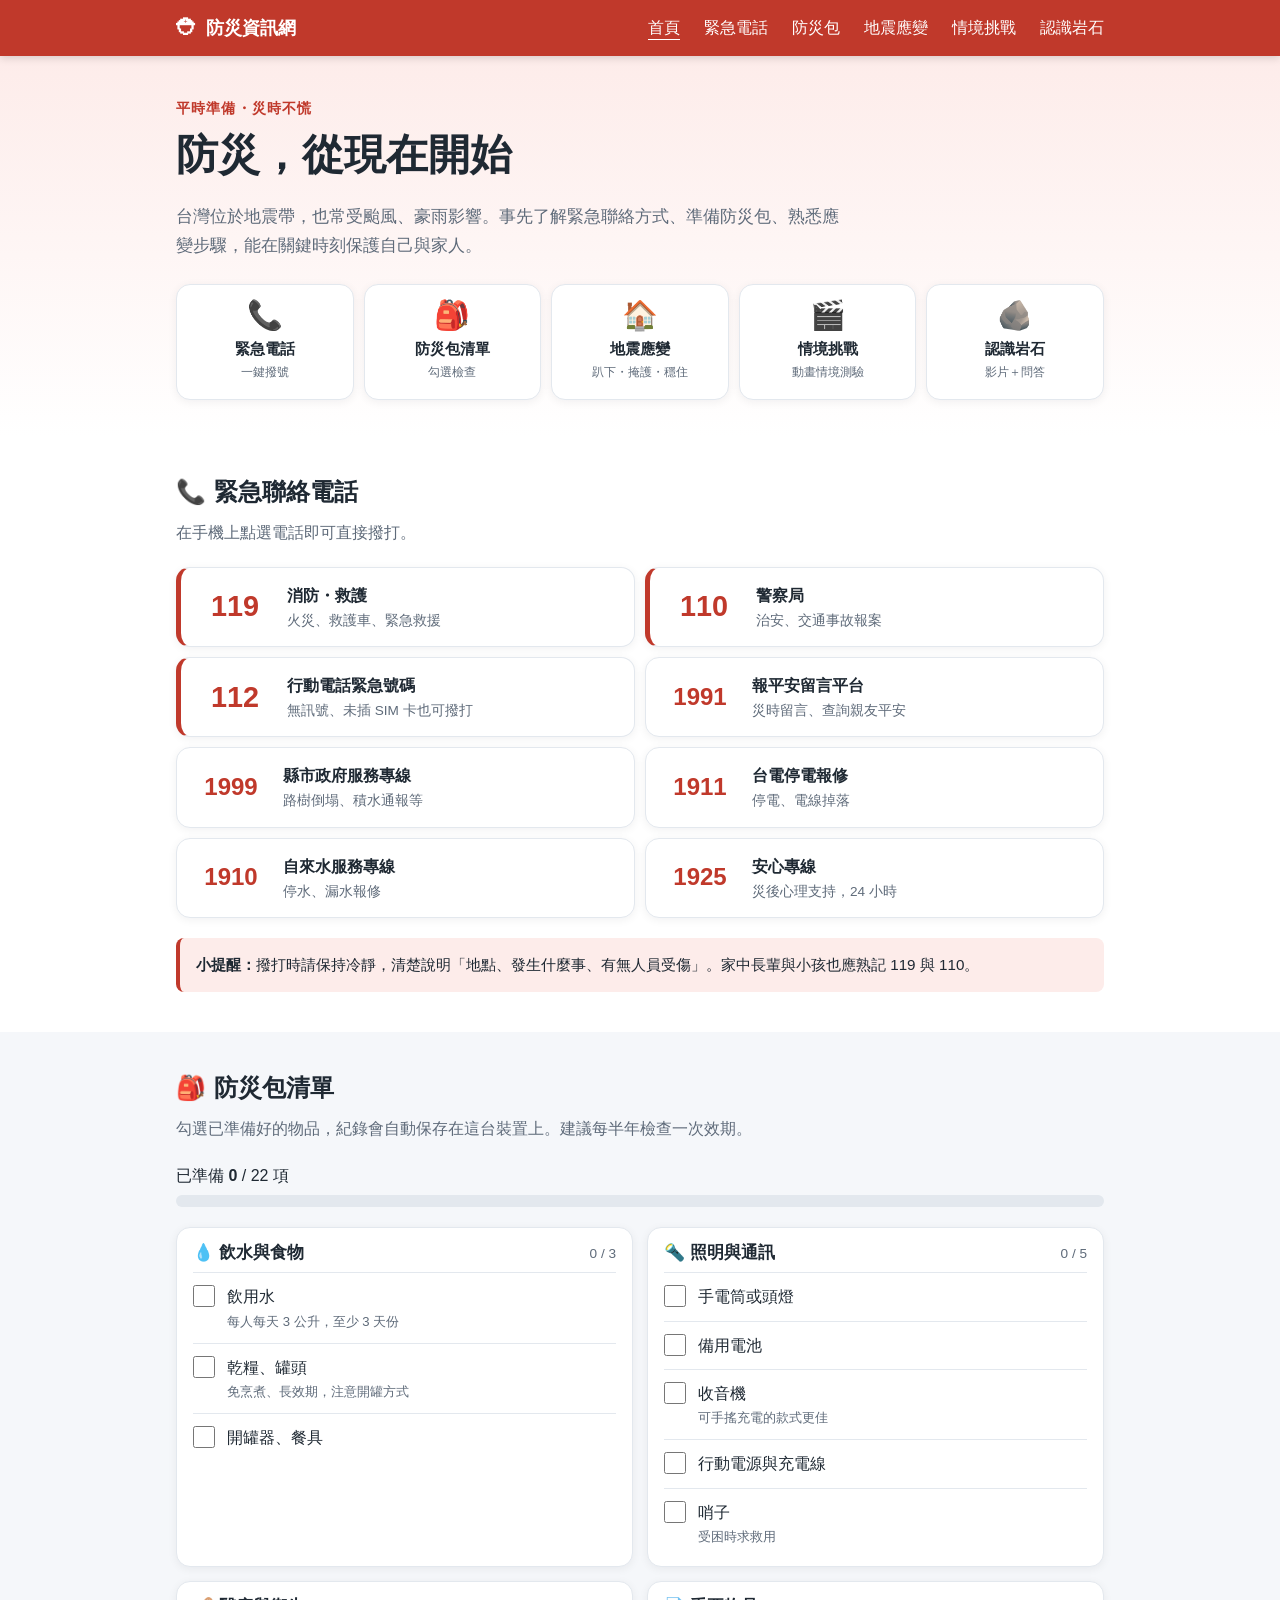
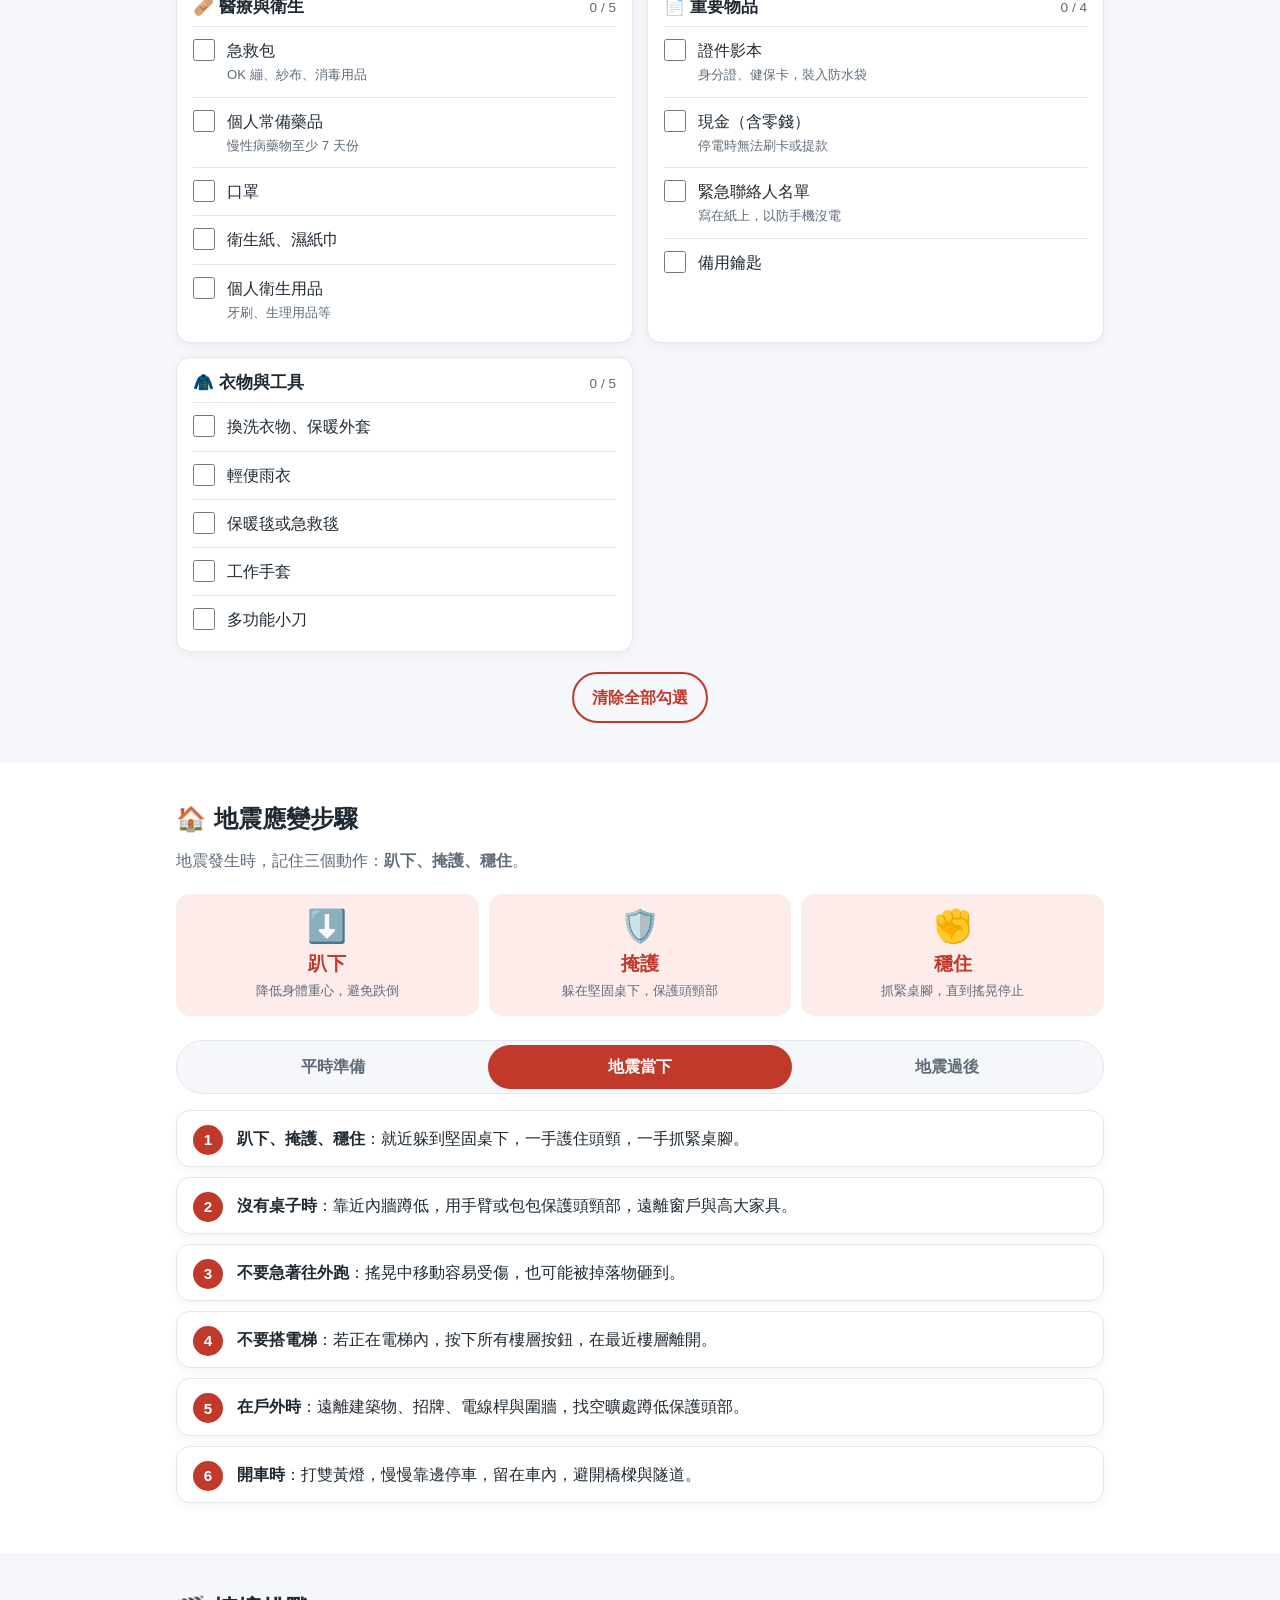
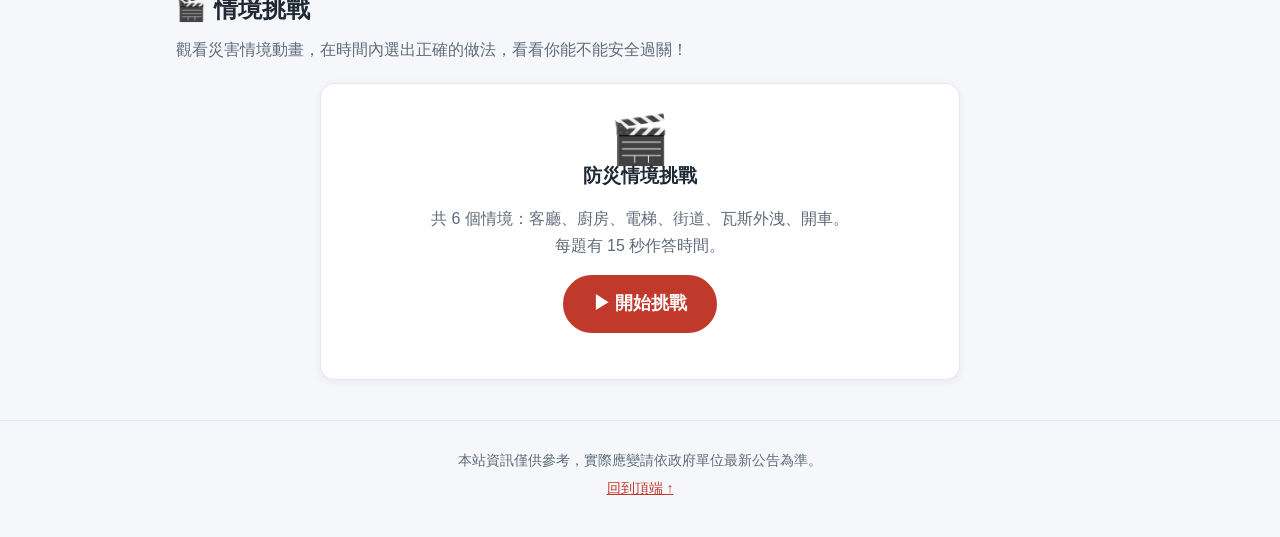
==== commit 1201d3c9: "新增認識岩石頁：5 分鐘動畫教學影片與互動問答 以 SVG 動畫、字幕與裝置內建語音旁白呈現火成岩、沉積岩、變質岩、 岩石循環與校園偵查四招，可暫停、跳章節、全螢幕投影； 影片後接 9 題互動問答。首" ====
--- a/index.html
+++ b/index.html
@@ -35,6 +35,7 @@
           <li><a href="#kit">防災包</a></li>
           <li><a href="#earthquake">地震應變</a></li>
           <li><a href="#quiz">情境挑戰</a></li>
+          <li><a href="rocks.html">認識岩石</a></li>
         </ul>
       </nav>
     </div>
@@ -75,6 +76,11 @@
             <span class="quick-icon" aria-hidden="true">🎬</span>
             <span class="quick-title">情境挑戰</span>
             <span class="quick-desc">動畫情境測驗</span>
+          </a>
+          <a class="quick-card" href="rocks.html">
+            <span class="quick-icon" aria-hidden="true">🪨</span>
+            <span class="quick-title">認識岩石</span>
+            <span class="quick-desc">影片＋問答</span>
           </a>
         </div>
       </div>
--- a/css/style.css
+++ b/css/style.css
@@ -236,9 +236,16 @@
   gap: 10px;
 }
 
-@media (min-width: 600px) {
+.quick-links .quick-card:last-child:nth-child(odd) {
+  grid-column: 1 / -1;
+}
+
+@media (min-width: 720px) {
   .quick-links {
-    grid-template-columns: repeat(4, 1fr);
+    grid-template-columns: repeat(5, 1fr);
+  }
+  .quick-links .quick-card:last-child:nth-child(odd) {
+    grid-column: auto;
   }
 }
 
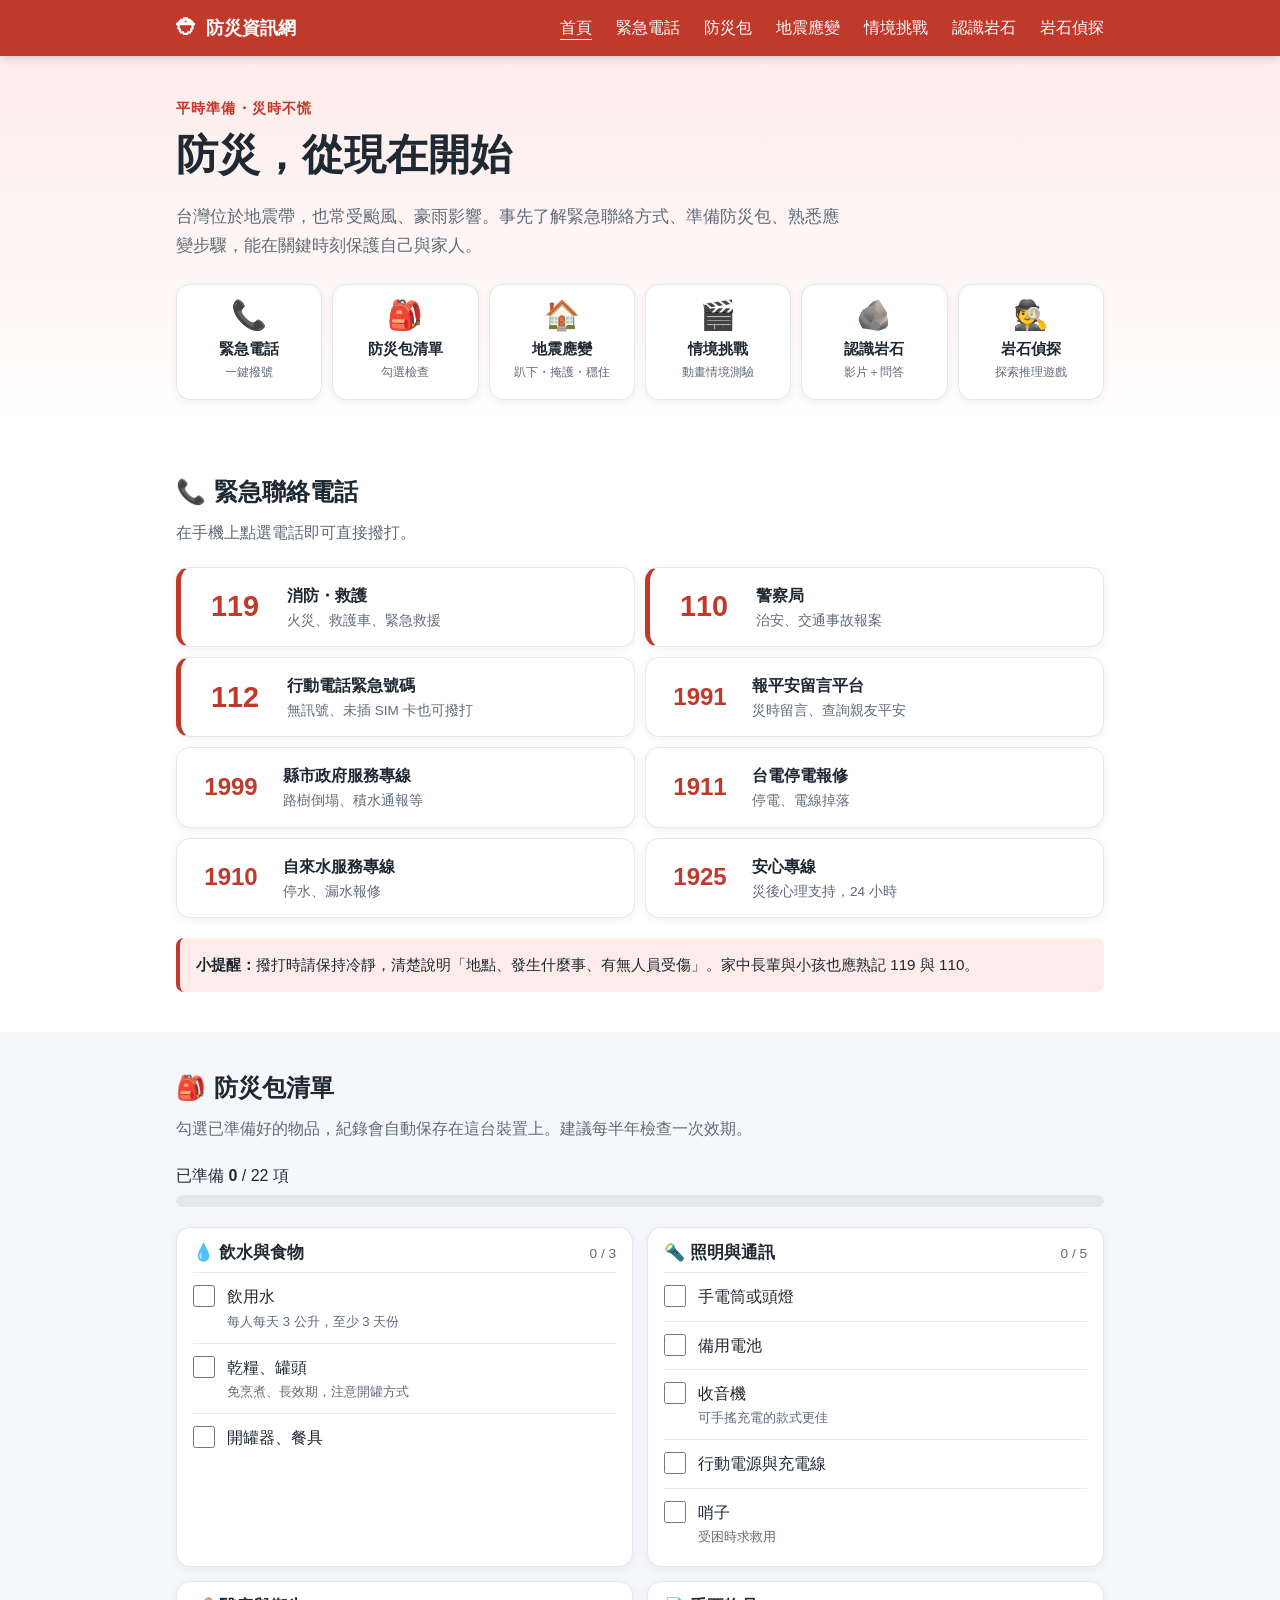
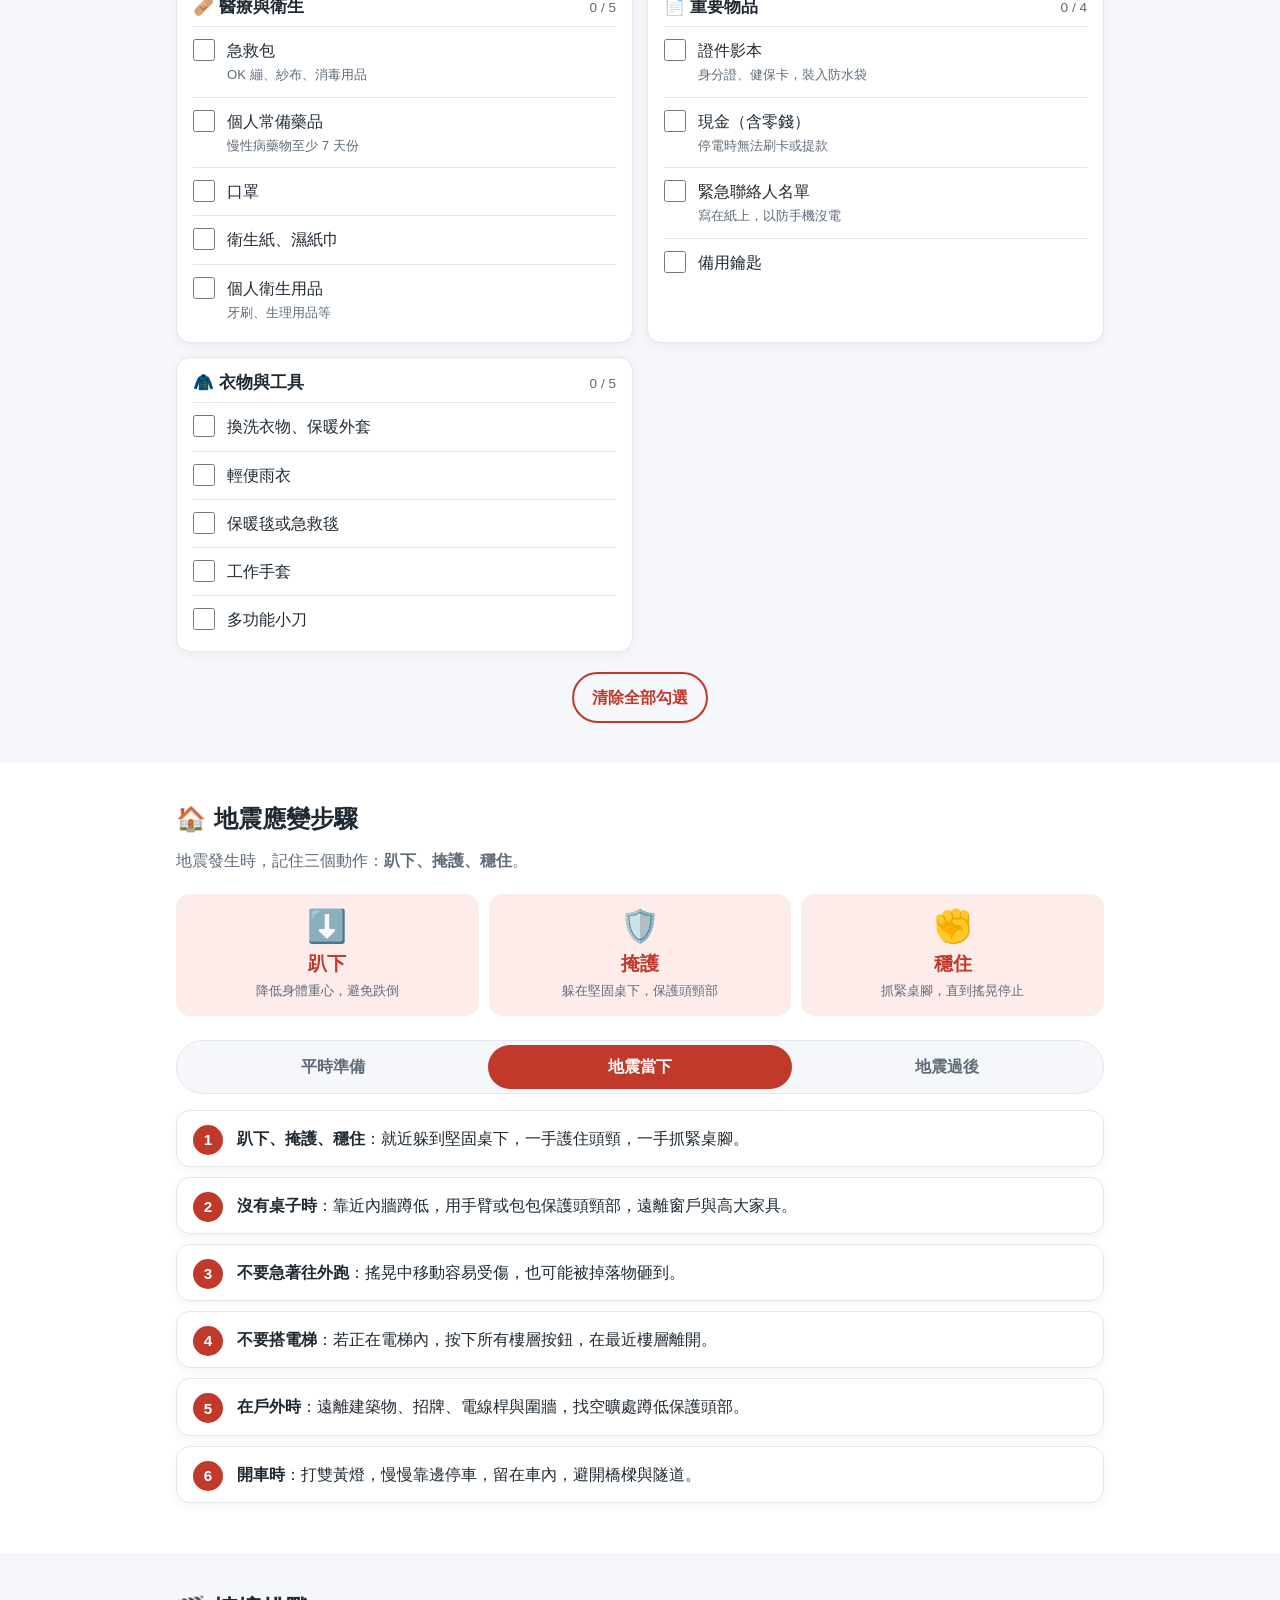
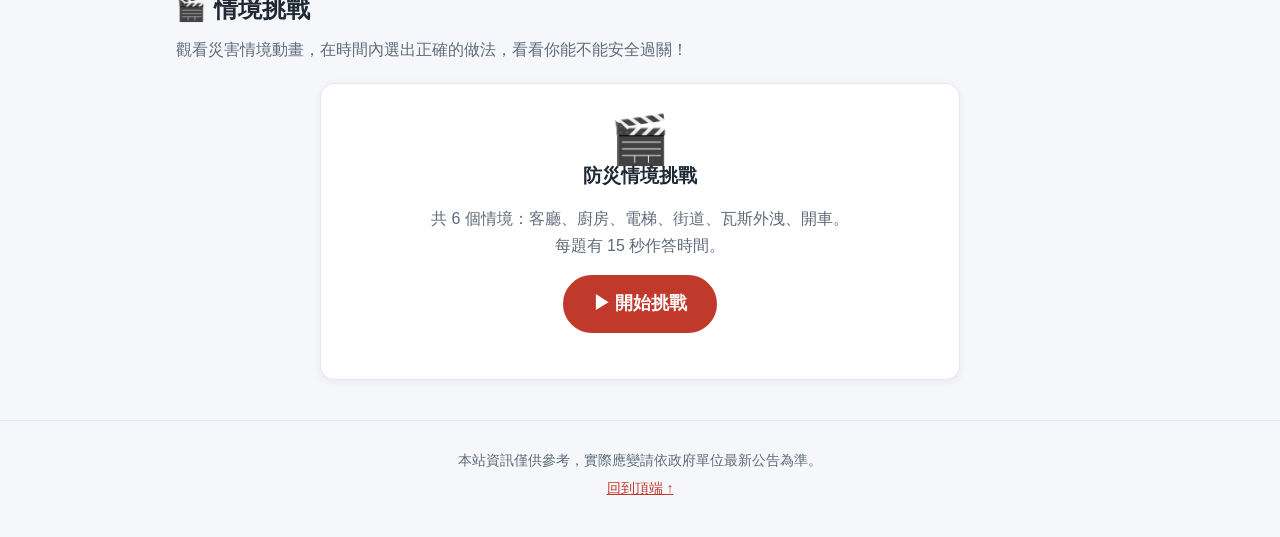
==== commit b3adb66e: "新增岩石偵探遊戲：場景探索與證據推理複習三大岩石 偵探在四個場景走動、搜查，用放大鏡、側光、稀鹽酸、泡水蒐集證據， 推理 13 塊標本的家族、名稱與關鍵證據；以一次成功、工具效率給星， 含陷阱標本、每" ====
--- a/index.html
+++ b/index.html
@@ -36,6 +36,7 @@
           <li><a href="#earthquake">地震應變</a></li>
           <li><a href="#quiz">情境挑戰</a></li>
           <li><a href="rocks.html">認識岩石</a></li>
+          <li><a href="rock-game.html">岩石偵探</a></li>
         </ul>
       </nav>
     </div>
@@ -81,6 +82,11 @@
             <span class="quick-icon" aria-hidden="true">🪨</span>
             <span class="quick-title">認識岩石</span>
             <span class="quick-desc">影片＋問答</span>
+          </a>
+          <a class="quick-card" href="rock-game.html">
+            <span class="quick-icon" aria-hidden="true">🕵️</span>
+            <span class="quick-title">岩石偵探</span>
+            <span class="quick-desc">探索推理遊戲</span>
           </a>
         </div>
       </div>
--- a/css/style.css
+++ b/css/style.css
@@ -240,9 +240,15 @@
   grid-column: 1 / -1;
 }
 
-@media (min-width: 720px) {
+@media (min-width: 600px) {
   .quick-links {
-    grid-template-columns: repeat(5, 1fr);
+    grid-template-columns: repeat(3, 1fr);
+  }
+}
+
+@media (min-width: 900px) {
+  .quick-links {
+    grid-template-columns: repeat(6, 1fr);
   }
   .quick-links .quick-card:last-child:nth-child(odd) {
     grid-column: auto;
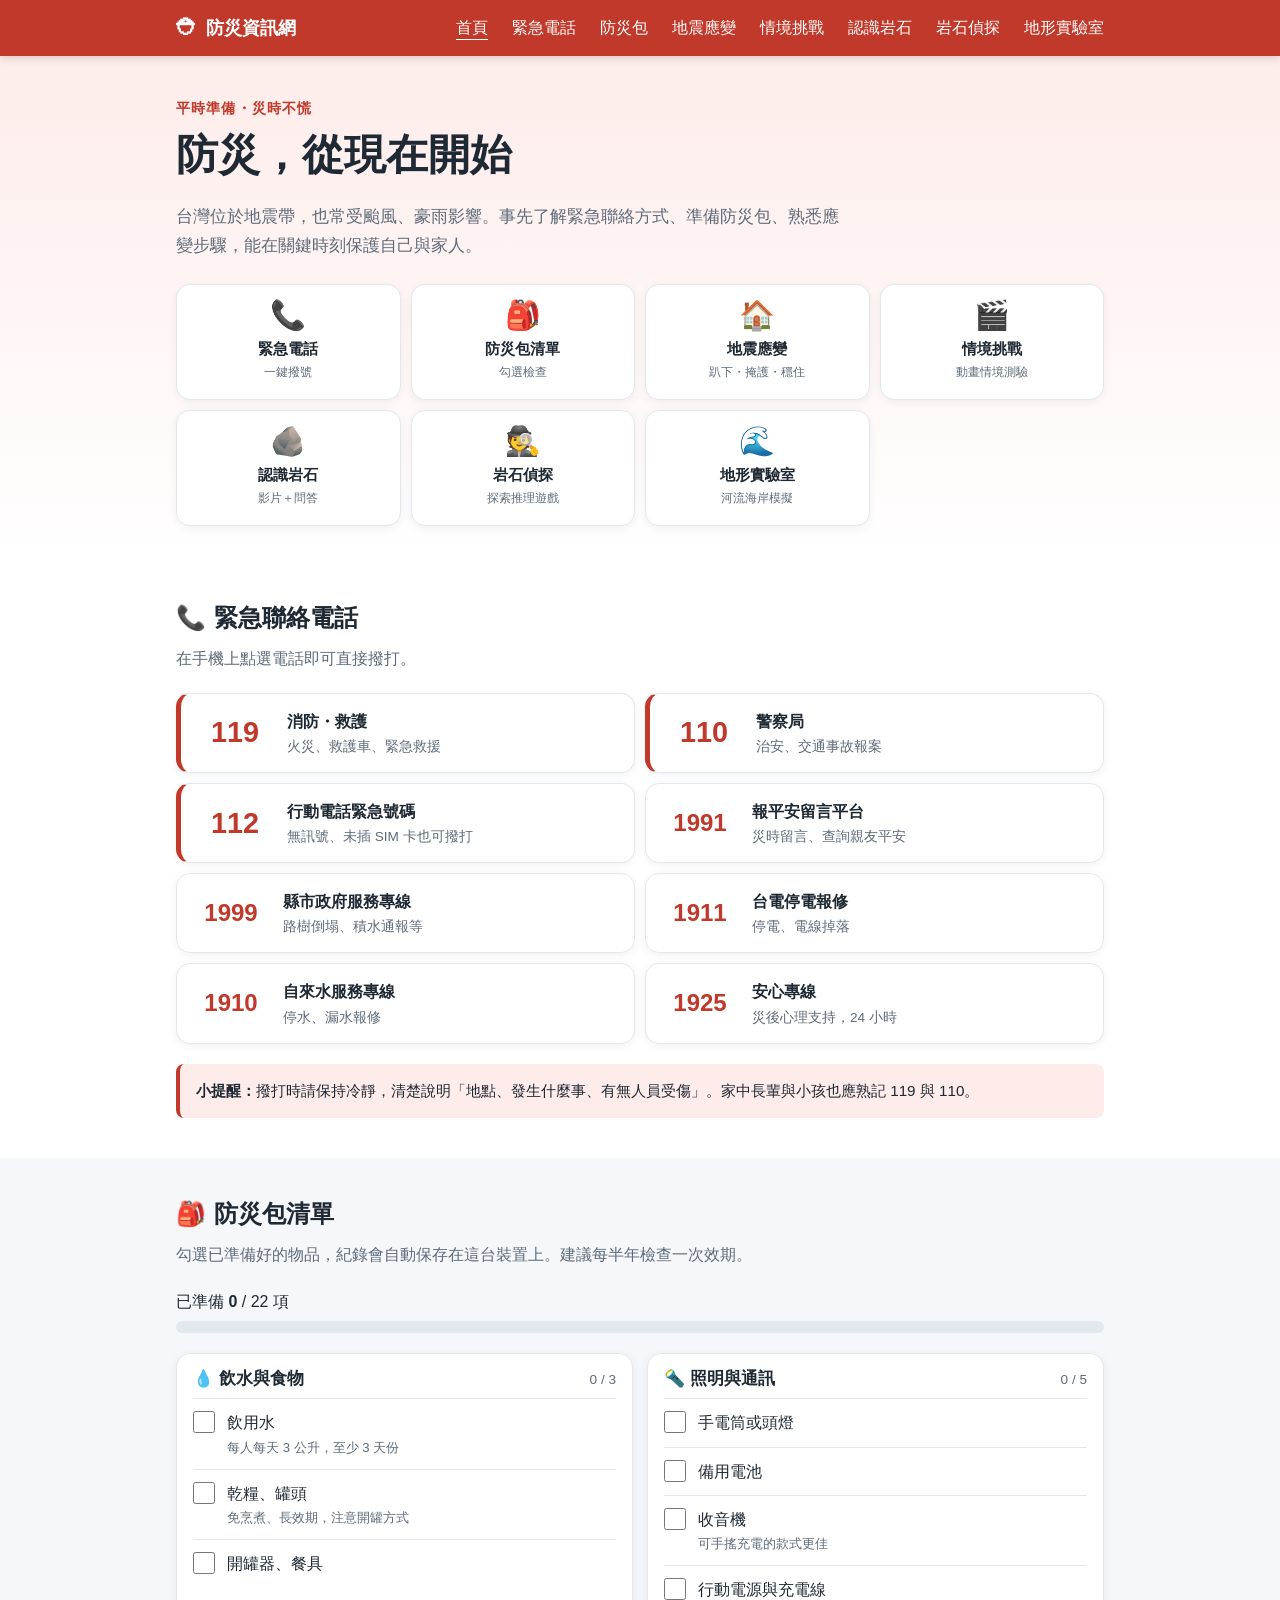
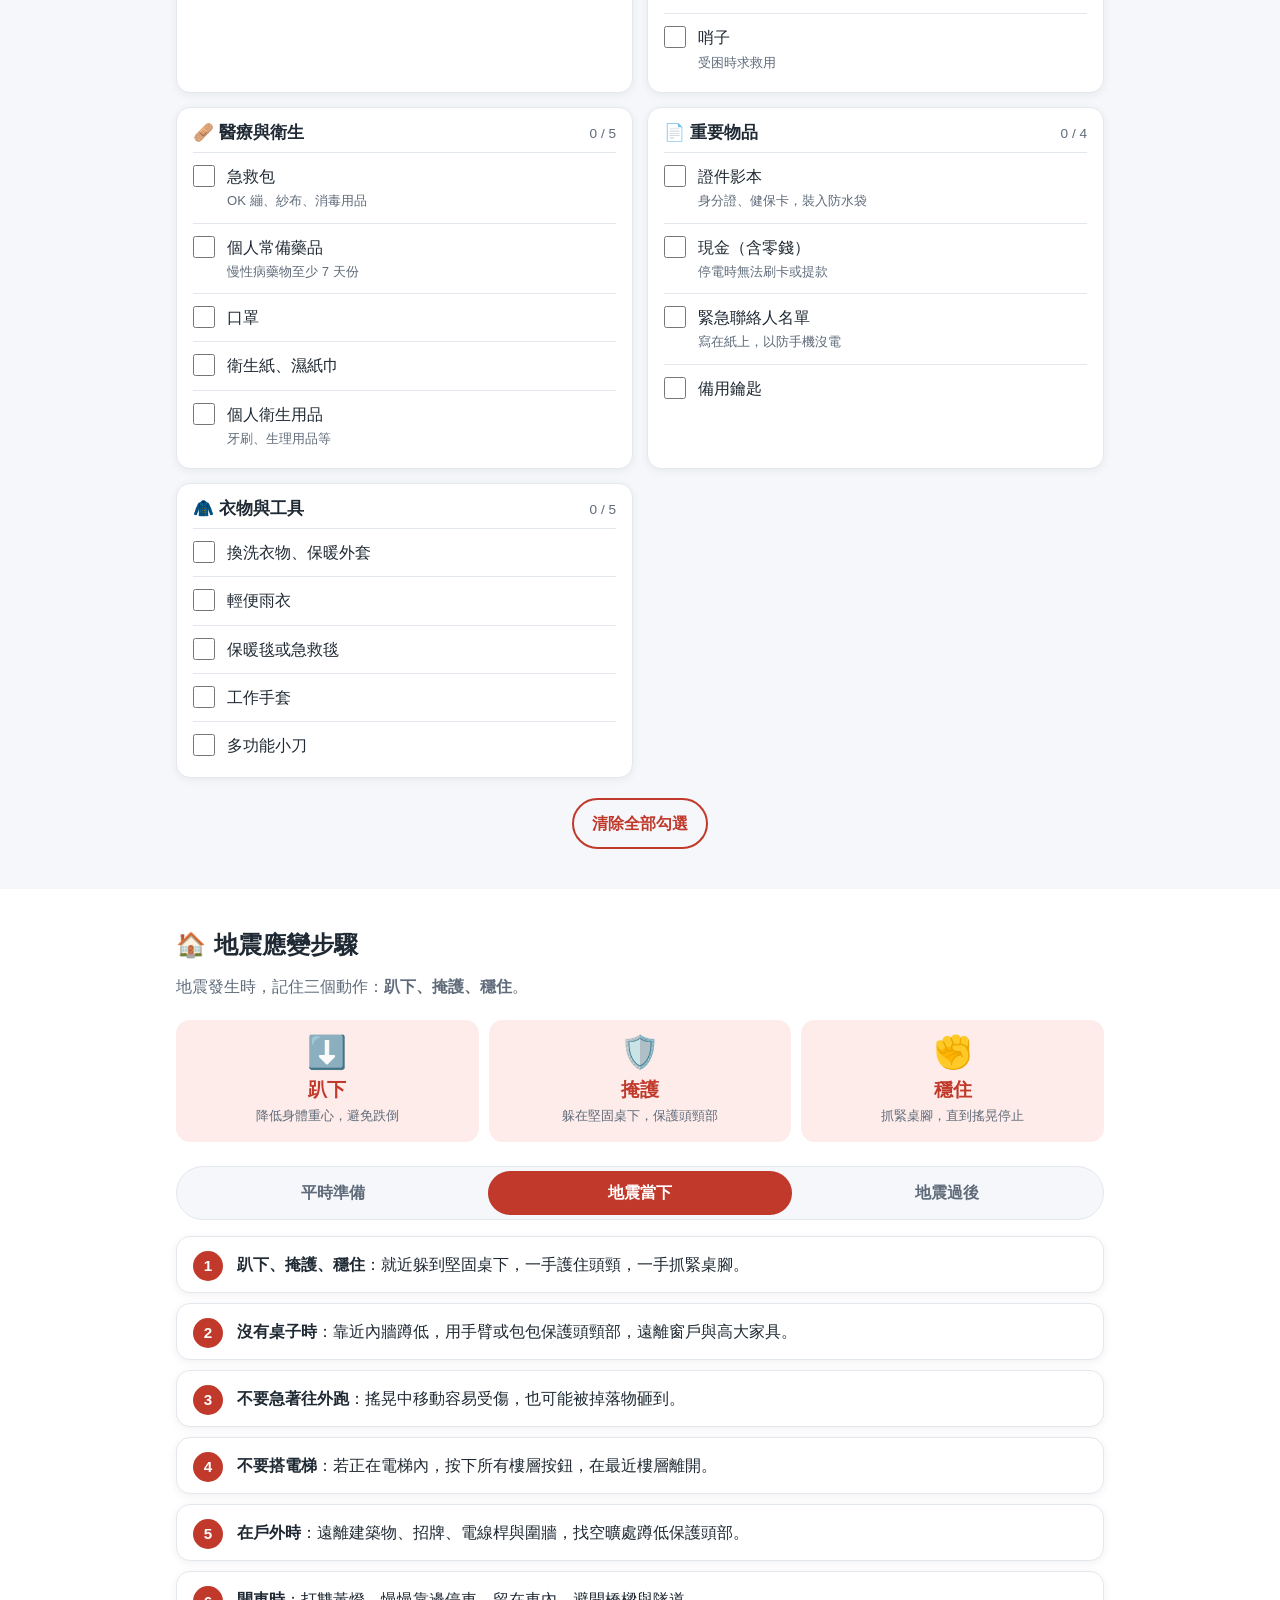
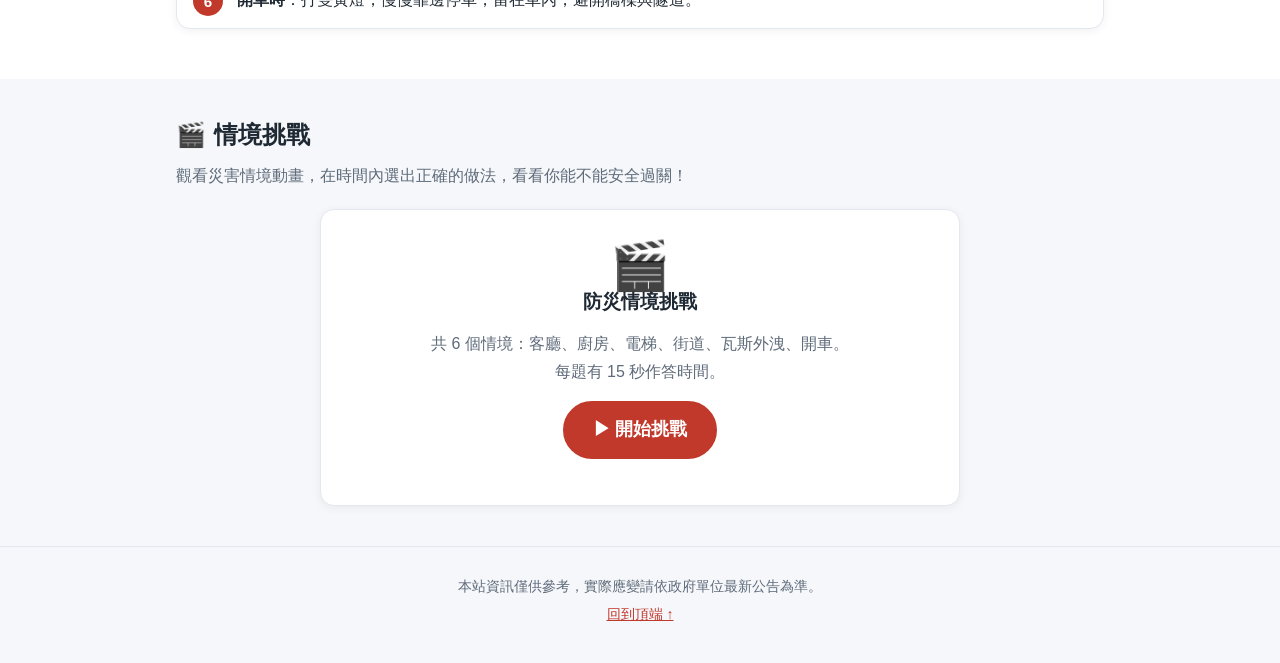
==== commit a3ca1000: "新增地形實驗室：五下「大地如何變動」互動模擬器 四個實驗：土壤沉降瓶（顆粒依大小分層、三種土壤比較）、 流水侵蝕實驗台（坡度、水量、植被、顆粒變因，自動紀錄並檢查公平測試）、 曲流演變（凹岸侵蝕、凸岸" ====
--- a/index.html
+++ b/index.html
@@ -37,6 +37,7 @@
           <li><a href="#quiz">情境挑戰</a></li>
           <li><a href="rocks.html">認識岩石</a></li>
           <li><a href="rock-game.html">岩石偵探</a></li>
+          <li><a href="landforms-lab.html">地形實驗室</a></li>
         </ul>
       </nav>
     </div>
@@ -87,6 +88,11 @@
             <span class="quick-icon" aria-hidden="true">🕵️</span>
             <span class="quick-title">岩石偵探</span>
             <span class="quick-desc">探索推理遊戲</span>
+          </a>
+          <a class="quick-card" href="landforms-lab.html">
+            <span class="quick-icon" aria-hidden="true">🌊</span>
+            <span class="quick-title">地形實驗室</span>
+            <span class="quick-desc">河流海岸模擬</span>
           </a>
         </div>
       </div>
--- a/css/style.css
+++ b/css/style.css
@@ -248,7 +248,7 @@
 
 @media (min-width: 900px) {
   .quick-links {
-    grid-template-columns: repeat(6, 1fr);
+    grid-template-columns: repeat(4, 1fr);
   }
   .quick-links .quick-card:last-child:nth-child(odd) {
     grid-column: auto;
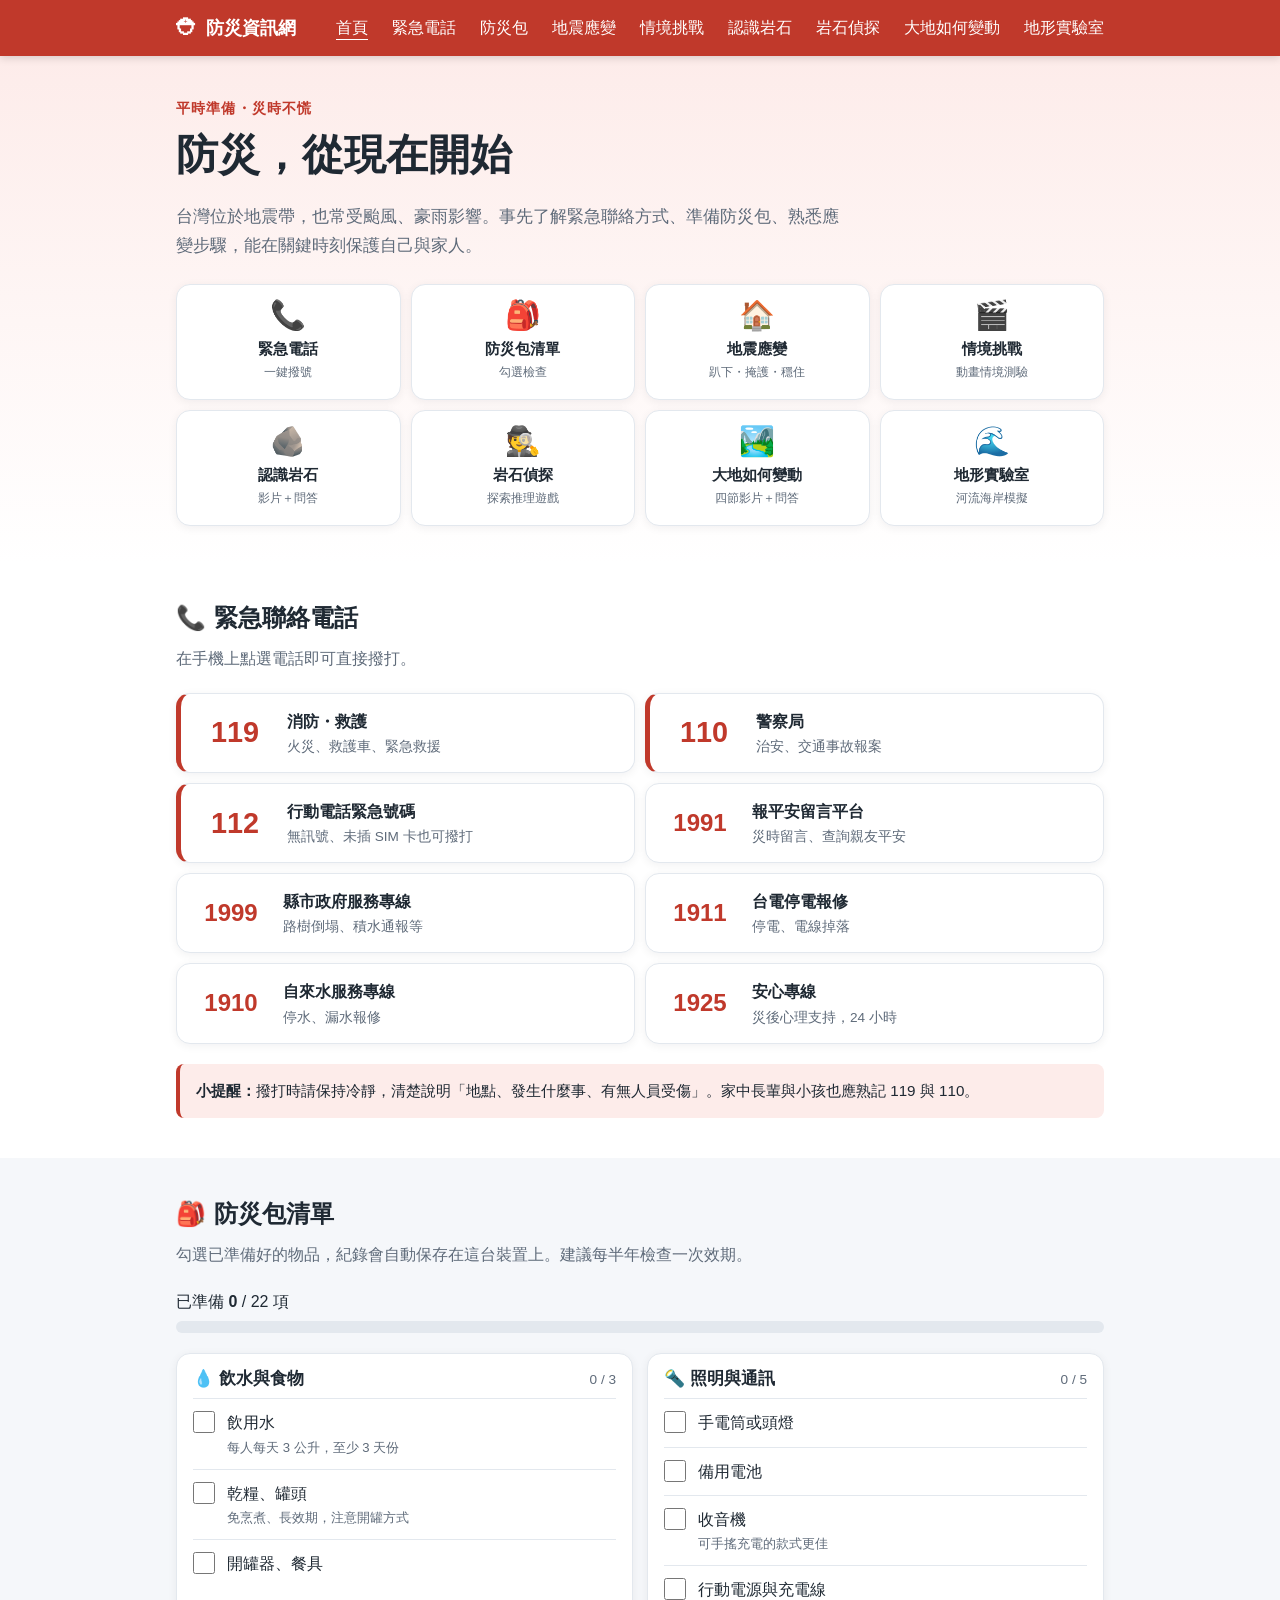
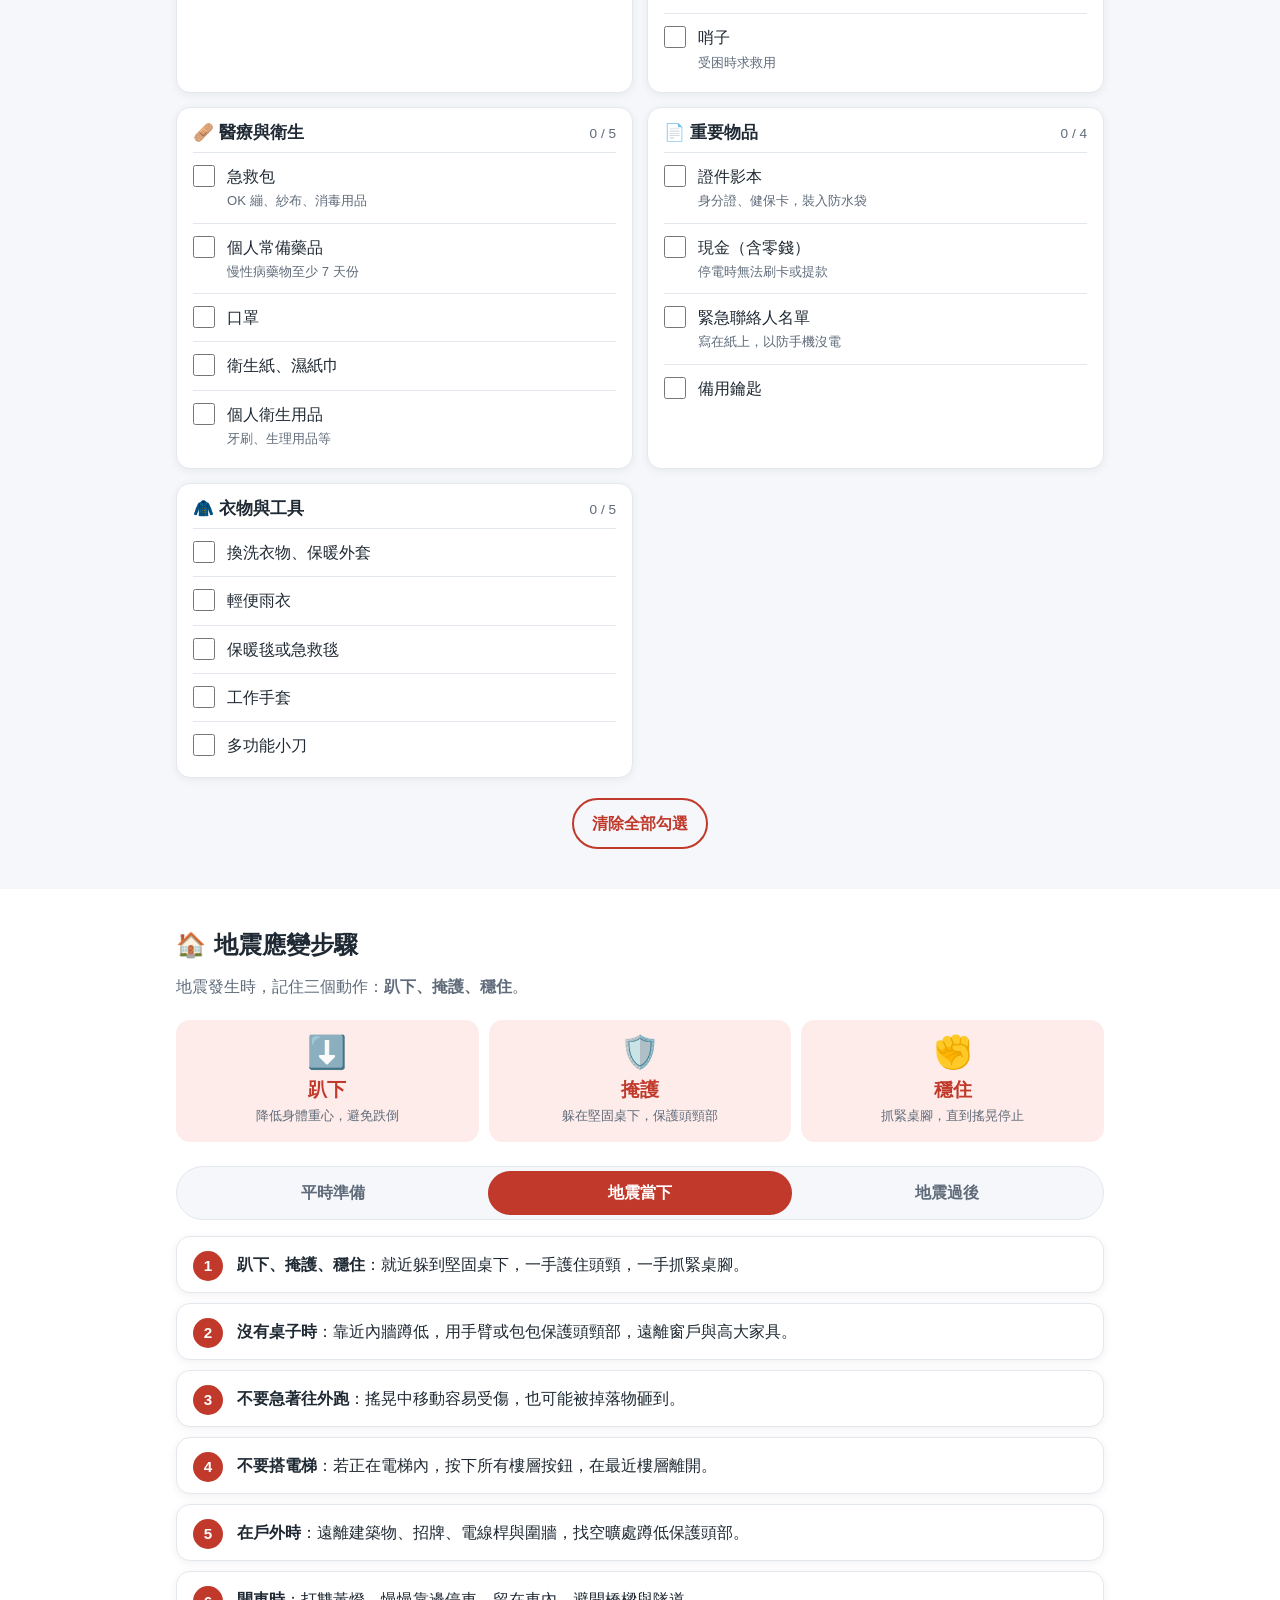
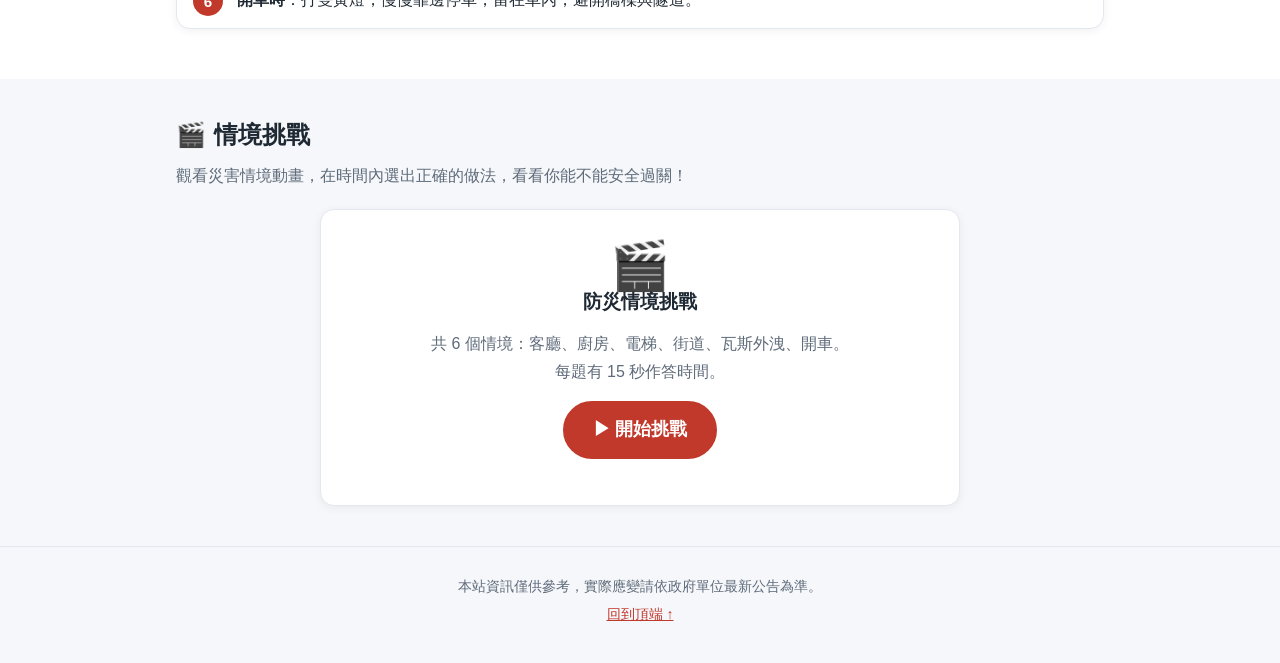
==== commit e471af28: "新增大地如何變動：四節動畫教學影片與問答 2-1 風化與土壤（物理、化學、生物風化，土壤剖面與組成）、 2-2 流水的作用（侵蝕、搬運與磨圓、堆積與沖積扇、水土保持、公平測試）、 2-3 河流地形（上" ====
--- a/index.html
+++ b/index.html
@@ -37,6 +37,7 @@
           <li><a href="#quiz">情境挑戰</a></li>
           <li><a href="rocks.html">認識岩石</a></li>
           <li><a href="rock-game.html">岩石偵探</a></li>
+          <li><a href="landforms.html">大地如何變動</a></li>
           <li><a href="landforms-lab.html">地形實驗室</a></li>
         </ul>
       </nav>
@@ -88,6 +89,11 @@
             <span class="quick-icon" aria-hidden="true">🕵️</span>
             <span class="quick-title">岩石偵探</span>
             <span class="quick-desc">探索推理遊戲</span>
+          </a>
+          <a class="quick-card" href="landforms.html">
+            <span class="quick-icon" aria-hidden="true">🏞️</span>
+            <span class="quick-title">大地如何變動</span>
+            <span class="quick-desc">四節影片＋問答</span>
           </a>
           <a class="quick-card" href="landforms-lab.html">
             <span class="quick-icon" aria-hidden="true">🌊</span>
